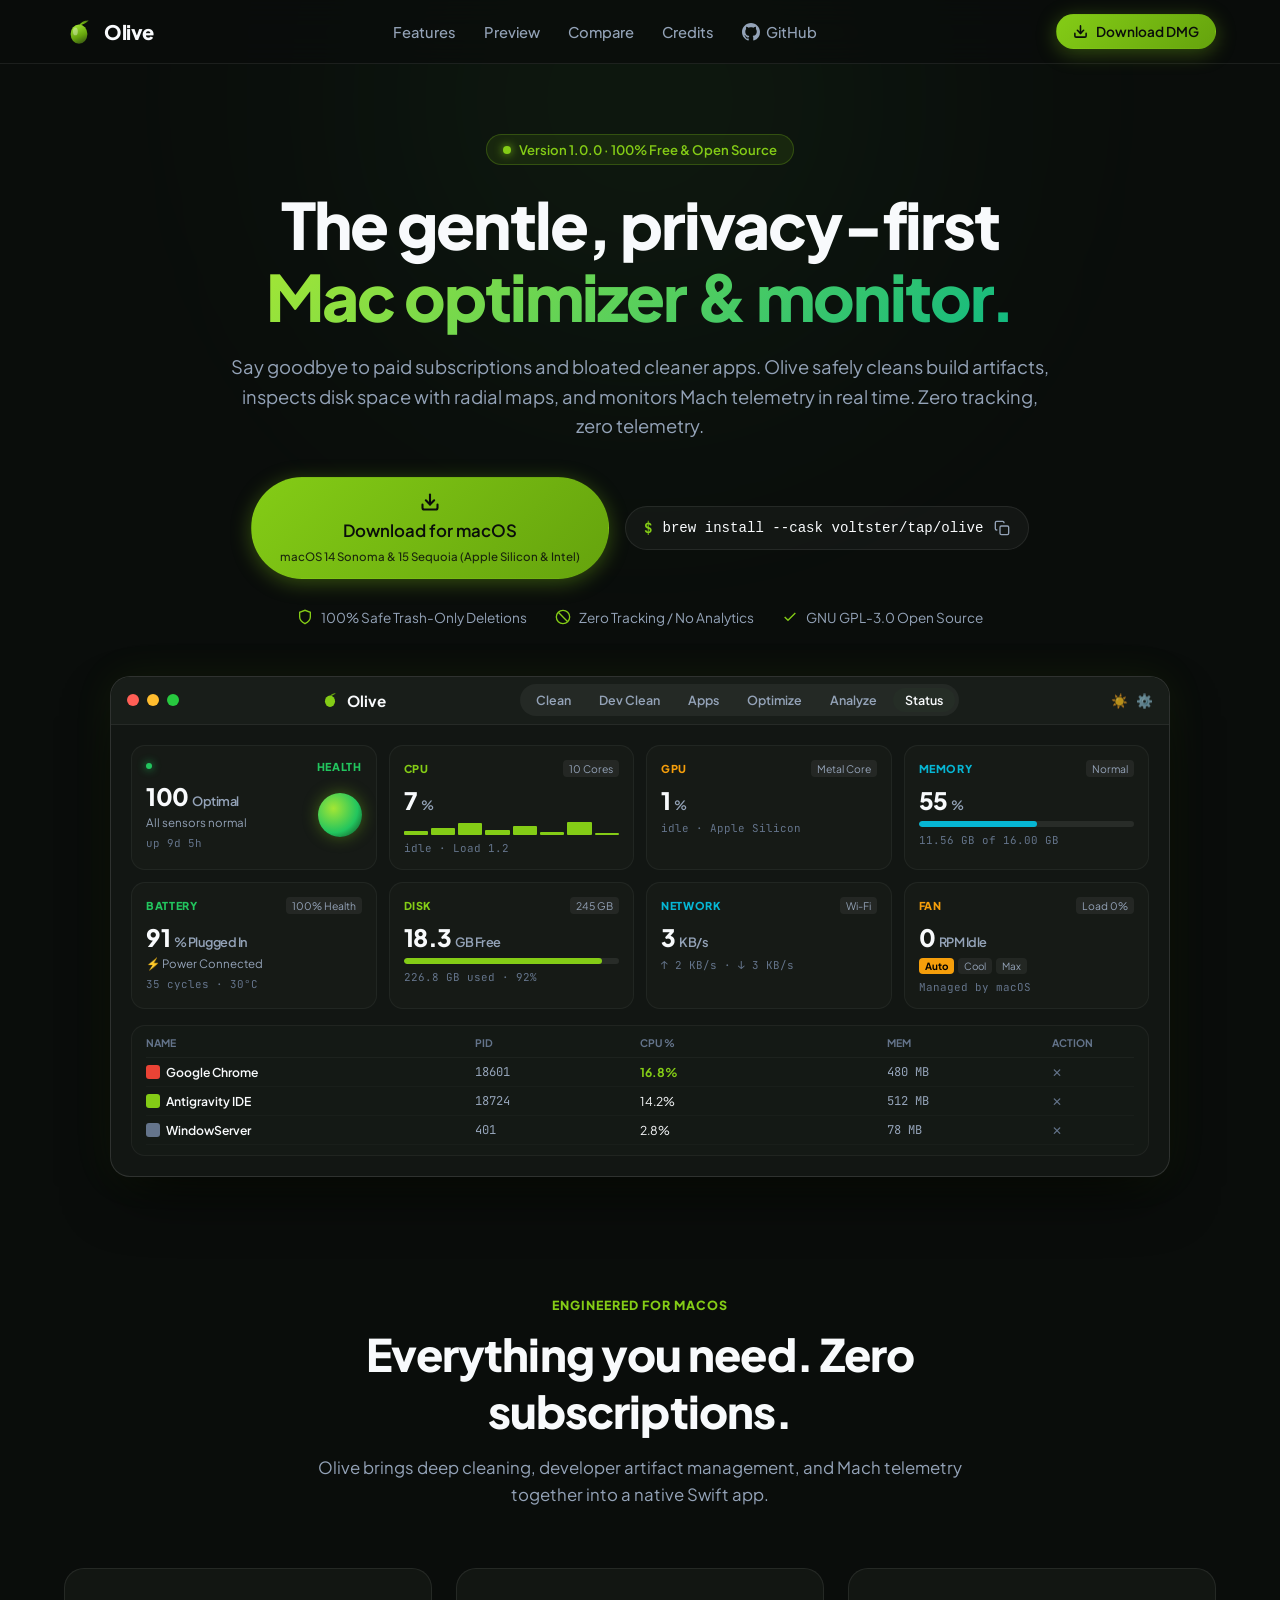
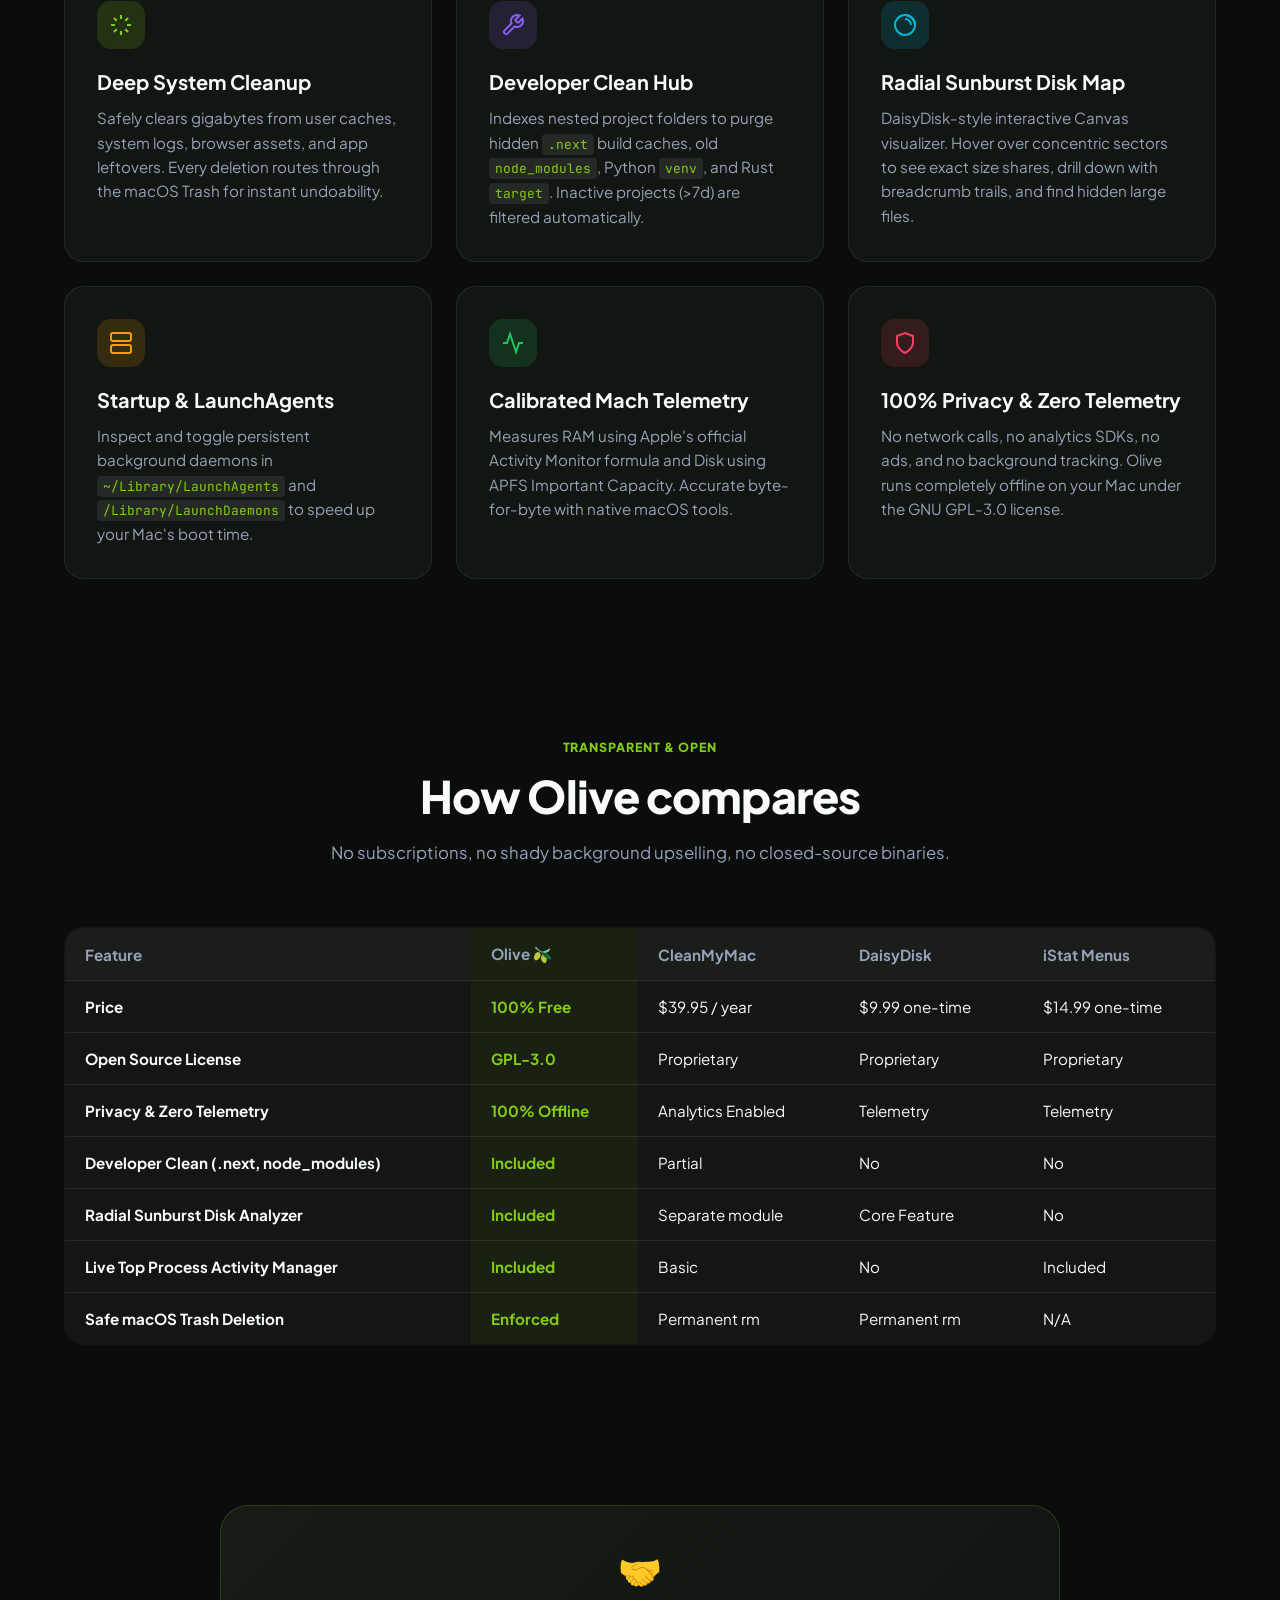
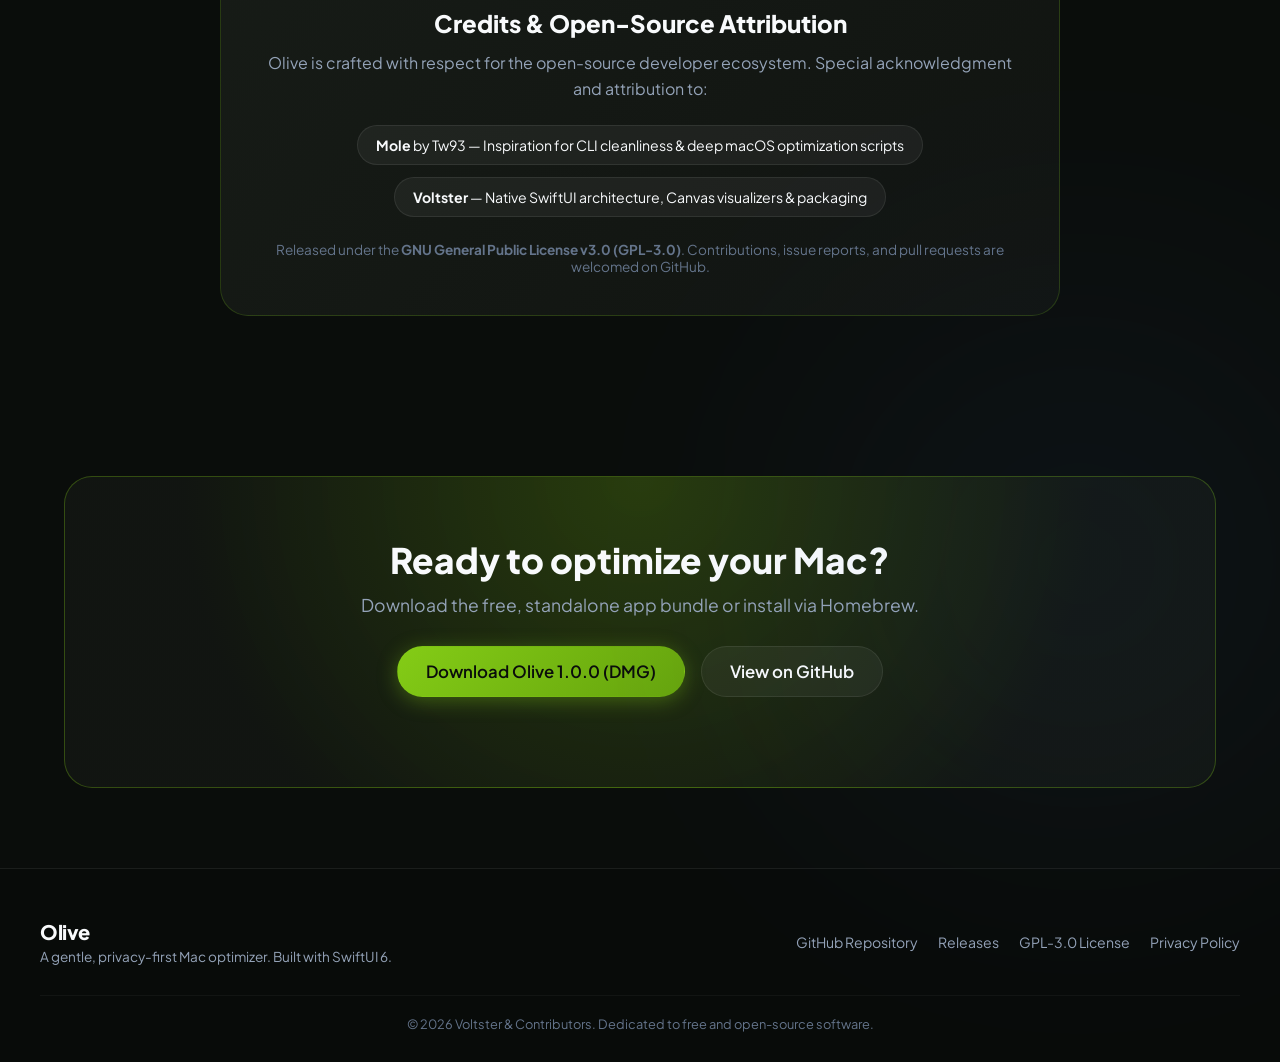
==== index.html @ 525f7806 "Add modern GitHub Pages landing page for Olive with live demo, DMG download, and attribution" ====
<!DOCTYPE html>
<html lang="en">
<head>
  <meta charset="UTF-8">
  <meta name="viewport" content="width=device-width, initial-scale=1.0">
  <title>Olive — Gentle, Privacy-First Mac Optimizer & System Monitor</title>
  <meta name="description" content="A modern, 100% free & open-source macOS system cleaner, developer junk purger, radial disk analyzer, and real-time telemetry monitor. Zero tracking, zero ads.">
  
  <!-- OpenGraph / Social Meta -->
  <meta property="og:title" content="Olive — Open-Source Mac Cleaner & System Monitor">
  <meta property="og:description" content="Reclaim gigabytes from node_modules, .next caches, and system junk with zero tracking and safe macOS Trash deletion.">
  <meta property="og:type" content="website">
  <meta property="og:url" content="https://voltster.github.io/Olive/">
  
  <!-- Google Fonts -->
  <link rel="preconnect" href="https://fonts.googleapis.com">
  <link rel="preconnect" href="https://fonts.gstatic.com" crossorigin>
  <link href="https://fonts.googleapis.com/css2?family=Plus+Jakarta+Sans:wght@400;500;600;700;800&family=JetBrains+Mono:wght@500;600&display=swap" rel="stylesheet">
  
  <!-- Stylesheet -->
  <link rel="stylesheet" href="style.css">
</head>
<body>

  <!-- Background Ambient Glows -->
  <div class="ambient-glow glow-top"></div>
  <div class="ambient-glow glow-bottom"></div>

  <!-- Navigation Bar -->
  <header class="navbar-wrapper">
    <nav class="navbar" aria-label="Main Navigation">
      <a href="#" class="brand">
        <svg class="brand-logo" width="30" height="30" viewBox="0 0 100 100" fill="none">
          <ellipse cx="50" cy="57" rx="28" ry="32" fill="url(#oliveGrad)" />
          <ellipse cx="38" cy="48" rx="8" ry="13" fill="rgba(255,255,255,0.35)" />
          <path d="M50 28 C62 10, 82 12, 82 12 C82 12, 70 26, 50 28 Z" fill="url(#leafGrad)" />
          <defs>
            <linearGradient id="oliveGrad" x1="35" y1="25" x2="65" y2="90" gradientUnits="userSpaceOnUse">
              <stop stop-color="#A3E635"/>
              <stop offset="0.6" stop-color="#65A30D"/>
              <stop offset="1" stop-color="#365314"/>
            </linearGradient>
            <linearGradient id="leafGrad" x1="50" y1="28" x2="82" y2="12" gradientUnits="userSpaceOnUse">
              <stop stop-color="#84CC16"/>
              <stop offset="1" stop-color="#4D7C0F"/>
            </linearGradient>
          </defs>
        </svg>
        <span class="brand-name">Olive</span>
      </a>

      <div class="nav-links">
        <a href="#features">Features</a>
        <a href="#demo">Preview</a>
        <a href="#comparison">Compare</a>
        <a href="#credits">Credits</a>
        <a href="https://github.com/Voltster/Olive" target="_blank" rel="noopener noreferrer" class="github-nav-link">
          <svg width="18" height="18" viewBox="0 0 24 24" fill="currentColor">
            <path d="M12 0C5.37 0 0 5.37 0 12c0 5.31 3.435 9.795 8.205 11.385.6.105.825-.255.825-.57 0-.285-.015-1.23-.015-2.235-3.015.555-3.795-.735-4.035-1.41-.135-.345-.72-1.41-1.23-1.695-.42-.225-1.02-.78-.015-.795.945-.015 1.62.87 1.845 1.23 1.08 1.815 2.805 1.305 3.495.99.105-.78.42-1.305.765-1.605-2.67-.3-5.46-1.335-5.46-5.925 0-1.305.465-2.385 1.23-3.225-.12-.3-.54-1.53.12-3.18 0 0 1.005-.315 3.3 1.23.96-.27 1.98-.405 3-.405s2.04.135 3 .405c2.295-1.56 3.3-1.23 3.3-1.23.66 1.65.24 2.88.12 3.18.765.84 1.23 1.905 1.23 3.225 0 4.605-2.805 5.625-5.475 5.925.435.375.81 1.095.81 2.22 0 1.605-.015 2.895-.015 3.3 0 .315.225.69.825.57A12.02 12.02 0 0024 12c0-6.63-5.37-12-12-12z"/>
          </svg>
          GitHub
        </a>
      </div>

      <div class="nav-cta">
        <a href="https://github.com/Voltster/Olive/releases/latest/download/Olive-1.0.0.dmg" class="btn btn-primary btn-sm">
          <svg width="15" height="15" viewBox="0 0 24 24" fill="none" stroke="currentColor" stroke-width="2.5" stroke-linecap="round" stroke-linejoin="round">
            <path d="M21 15v4a2 2 0 0 1-2 2H5a2 2 0 0 1-2-2v-4"/>
            <polyline points="7 10 12 15 17 10"/>
            <line x1="12" y1="15" x2="12" y2="3"/>
          </svg>
          Download DMG
        </a>
      </div>
    </nav>
  </header>

  <!-- Hero Section -->
  <main>
    <section class="hero-section">
      <div class="hero-content">
        <div class="badge-pill">
          <span class="badge-dot"></span>
          <span>Version 1.0.0 · 100% Free & Open Source</span>
        </div>

        <h1 class="hero-title">
          The gentle, privacy-first <br>
          <span class="gradient-text">Mac optimizer & monitor.</span>
        </h1>

        <p class="hero-subtitle">
          Say goodbye to paid subscriptions and bloated cleaner apps. Olive safely cleans build artifacts, inspects disk space with radial maps, and monitors Mach telemetry in real time. Zero tracking, zero telemetry.
        </p>

        <!-- CTA Action Buttons -->
        <div class="hero-actions">
          <a href="https://github.com/Voltster/Olive/releases/latest/download/Olive-1.0.0.dmg" class="btn btn-primary btn-lg">
            <svg width="20" height="20" viewBox="0 0 24 24" fill="none" stroke="currentColor" stroke-width="2.5" stroke-linecap="round" stroke-linejoin="round">
              <path d="M21 15v4a2 2 0 0 1-2 2H5a2 2 0 0 1-2-2v-4"/>
              <polyline points="7 10 12 15 17 10"/>
              <line x1="12" y1="15" x2="12" y2="3"/>
            </svg>
            Download for macOS
            <span class="btn-subtext">macOS 14 Sonoma & 15 Sequoia (Apple Silicon & Intel)</span>
          </a>

          <div class="brew-command-box" id="brewBox">
            <span class="brew-prompt">$</span>
            <code id="brewCode">brew install --cask voltster/tap/olive</code>
            <button class="copy-btn" id="copyBtn" aria-label="Copy Homebrew command" title="Copy to clipboard">
              <svg class="copy-icon" width="16" height="16" viewBox="0 0 24 24" fill="none" stroke="currentColor" stroke-width="2">
                <rect x="9" y="9" width="13" height="13" rx="2" ry="2"></rect>
                <path d="M5 15H4a2 2 0 0 1-2-2V4a2 2 0 0 1 2-2h9a2 2 0 0 1 2 2v1"></path>
              </svg>
              <span class="copy-tooltip">Copied!</span>
            </button>
          </div>
        </div>

        <div class="hero-trust">
          <div class="trust-item">
            <svg width="16" height="16" viewBox="0 0 24 24" fill="none" stroke="#84CC16" stroke-width="2"><path d="M12 22s8-4 8-10V5l-8-3-8 3v7c0 6 8 10 8 10z"/></svg>
            100% Safe Trash-Only Deletions
          </div>
          <div class="trust-item">
            <svg width="16" height="16" viewBox="0 0 24 24" fill="none" stroke="#84CC16" stroke-width="2"><circle cx="12" cy="12" r="10"/><line x1="4.93" y1="4.93" x2="19.07" y2="19.07"/></svg>
            Zero Tracking / No Analytics
          </div>
          <div class="trust-item">
            <svg width="16" height="16" viewBox="0 0 24 24" fill="none" stroke="#84CC16" stroke-width="2"><polyline points="20 6 9 17 4 12"/></svg>
            GNU GPL-3.0 Open Source
          </div>
        </div>
      </div>

      <!-- App Interface Mockup Preview -->
      <div class="hero-mockup-wrapper">
        <div class="mac-window">
          <!-- Window Header Bar -->
          <div class="window-header">
            <div class="traffic-lights">
              <span class="traffic-light red"></span>
              <span class="traffic-light yellow"></span>
              <span class="traffic-light green"></span>
            </div>

            <div class="window-title-group">
              <svg width="18" height="18" viewBox="0 0 100 100" fill="none">
                <ellipse cx="50" cy="57" rx="28" ry="32" fill="#84CC16" />
                <path d="M50 28 C62 10, 82 12, 82 12 C82 12, 70 26, 50 28 Z" fill="#65A30D" />
              </svg>
              <span>Olive</span>
            </div>

            <div class="window-nav-pills">
              <span class="pill">Clean</span>
              <span class="pill">Dev Clean</span>
              <span class="pill">Apps</span>
              <span class="pill">Optimize</span>
              <span class="pill">Analyze</span>
              <span class="pill active">Status</span>
            </div>

            <div class="window-controls">
              <span class="icon-circle">☀️</span>
              <span class="icon-circle">⚙️</span>
            </div>
          </div>

          <!-- Window Inner Content (8-Card Telemetry Grid Preview) -->
          <div class="window-body">
            <div class="status-grid">
              
              <!-- Health Card -->
              <div class="telemetry-card health-card">
                <div class="card-meta">
                  <span class="dot-live"></span>
                  <span class="card-label sage">HEALTH</span>
                </div>
                <div class="health-flex">
                  <div>
                    <div class="card-value">100 <span class="val-sub">Optimal</span></div>
                    <div class="card-subtitle">All sensors normal</div>
                    <div class="card-uptime">up 9d 5h</div>
                  </div>
                  <div class="solar-sphere-preview"></div>
                </div>
              </div>

              <!-- CPU Card -->
              <div class="telemetry-card">
                <div class="card-header-flex">
                  <span class="card-label olive">CPU</span>
                  <span class="chip">10 Cores</span>
                </div>
                <div class="card-value">7 <span class="val-sub">%</span></div>
                <div class="mini-equalizer">
                  <span style="height: 25%"></span>
                  <span style="height: 45%"></span>
                  <span style="height: 80%"></span>
                  <span style="height: 30%"></span>
                  <span style="height: 60%"></span>
                  <span style="height: 20%"></span>
                  <span style="height: 90%"></span>
                  <span style="height: 15%"></span>
                </div>
                <div class="card-uptime">idle · Load 1.2</div>
              </div>

              <!-- GPU Card -->
              <div class="telemetry-card">
                <div class="card-header-flex">
                  <span class="card-label amber">GPU</span>
                  <span class="chip">Metal Core</span>
                </div>
                <div class="card-value">1 <span class="val-sub">%</span></div>
                <div class="mini-line-graph"></div>
                <div class="card-uptime">idle · Apple Silicon</div>
              </div>

              <!-- Memory Card -->
              <div class="telemetry-card">
                <div class="card-header-flex">
                  <span class="card-label cyan">MEMORY</span>
                  <span class="chip">Normal</span>
                </div>
                <div class="card-value">55 <span class="val-sub">%</span></div>
                <div class="progress-bar-wrap">
                  <div class="progress-bar-fill" style="width: 55%"></div>
                </div>
                <div class="card-uptime">11.56 GB of 16.00 GB</div>
              </div>

              <!-- Battery Card -->
              <div class="telemetry-card">
                <div class="card-header-flex">
                  <span class="card-label sage">BATTERY</span>
                  <span class="chip">100% Health</span>
                </div>
                <div class="card-value">91 <span class="val-sub">% Plugged In</span></div>
                <div class="card-subtitle">⚡ Power Connected</div>
                <div class="card-uptime">35 cycles · 30°C</div>
              </div>

              <!-- Disk Card -->
              <div class="telemetry-card">
                <div class="card-header-flex">
                  <span class="card-label olive">DISK</span>
                  <span class="chip">245 GB</span>
                </div>
                <div class="card-value">18.3 <span class="val-sub">GB Free</span></div>
                <div class="progress-bar-wrap">
                  <div class="progress-bar-fill olive" style="width: 92%"></div>
                </div>
                <div class="card-uptime">226.8 GB used · 92%</div>
              </div>

              <!-- Network Card -->
              <div class="telemetry-card">
                <div class="card-header-flex">
                  <span class="card-label cyan">NETWORK</span>
                  <span class="chip">Wi-Fi</span>
                </div>
                <div class="card-value">3 <span class="val-sub">KB/s</span></div>
                <div class="mini-network-graph"></div>
                <div class="card-uptime">↑ 2 KB/s · ↓ 3 KB/s</div>
              </div>

              <!-- Fan Card -->
              <div class="telemetry-card">
                <div class="card-header-flex">
                  <span class="card-label amber">FAN</span>
                  <span class="chip">Load 0%</span>
                </div>
                <div class="card-value">0 <span class="val-sub">RPM Idle</span></div>
                <div class="preset-pills">
                  <span class="preset-pill active">Auto</span>
                  <span class="preset-pill">Cool</span>
                  <span class="preset-pill">Max</span>
                </div>
                <div class="card-uptime">Managed by macOS</div>
              </div>

            </div>

            <!-- Bottom Process Activity Preview -->
            <div class="process-table-preview">
              <div class="process-table-header">
                <span>NAME</span>
                <span>PID</span>
                <span>CPU %</span>
                <span>MEM</span>
                <span>ACTION</span>
              </div>
              <div class="process-row">
                <span class="p-name"><span class="app-icon chrome"></span> Google Chrome</span>
                <span class="p-pid">18601</span>
                <span class="p-cpu highlight">16.8% <span class="cpu-bar"></span></span>
                <span class="p-mem">480 MB</span>
                <span class="p-act">✕</span>
              </div>
              <div class="process-row">
                <span class="p-name"><span class="app-icon ide"></span> Antigravity IDE</span>
                <span class="p-pid">18724</span>
                <span class="p-cpu">14.2% <span class="cpu-bar half"></span></span>
                <span class="p-mem">512 MB</span>
                <span class="p-act">✕</span>
              </div>
              <div class="process-row">
                <span class="p-name"><span class="app-icon sys"></span> WindowServer</span>
                <span class="p-pid">401</span>
                <span class="p-cpu">2.8%</span>
                <span class="p-mem">78 MB</span>
                <span class="p-act">✕</span>
              </div>
            </div>

          </div>
        </div>
      </div>
    </section>

    <!-- Features Section -->
    <section class="features-section" id="features">
      <div class="section-header">
        <span class="section-tag">ENGINEERED FOR MACOS</span>
        <h2 class="section-title">Everything you need. Zero subscriptions.</h2>
        <p class="section-subtitle">Olive brings deep cleaning, developer artifact management, and Mach telemetry together into a native Swift app.</p>
      </div>

      <div class="features-grid">
        <!-- Feature 1 -->
        <div class="feature-card">
          <div class="feature-icon olive">
            <svg width="24" height="24" viewBox="0 0 24 24" fill="none" stroke="currentColor" stroke-width="2">
              <path d="M12 2v4M12 18v4M4.93 4.93l2.83 2.83M16.24 16.24l2.83 2.83M2 12h4M18 12h4M4.93 19.07l2.83-2.83M16.24 7.76l2.83-2.83"/>
            </svg>
          </div>
          <h3 class="feature-title">Deep System Cleanup</h3>
          <p class="feature-desc">Safely clears gigabytes from user caches, system logs, browser assets, and app leftovers. Every deletion routes through the macOS Trash for instant undoability.</p>
        </div>

        <!-- Feature 2 -->
        <div class="feature-card">
          <div class="feature-icon violet">
            <svg width="24" height="24" viewBox="0 0 24 24" fill="none" stroke="currentColor" stroke-width="2">
              <path d="M14.7 6.3a1 1 0 0 0 0 1.4l1.6 1.6a1 1 0 0 0 1.4 0l3.77-3.77a6 6 0 0 1-7.94 7.94l-6.91 6.91a2.12 2.12 0 0 1-3-3l6.91-6.91a6 6 0 0 1 7.94-7.94l-3.76 3.76z"/>
            </svg>
          </div>
          <h3 class="feature-title">Developer Clean Hub</h3>
          <p class="feature-desc">Indexes nested project folders to purge hidden <code>.next</code> build caches, old <code>node_modules</code>, Python <code>venv</code>, and Rust <code>target</code>. Inactive projects (>7d) are filtered automatically.</p>
        </div>

        <!-- Feature 3 -->
        <div class="feature-card">
          <div class="feature-icon cyan">
            <svg width="24" height="24" viewBox="0 0 24 24" fill="none" stroke="currentColor" stroke-width="2">
              <circle cx="12" cy="12" r="10"/>
              <path d="M12 2a10 10 0 0 1 10 10"/>
              <path d="M12 6a6 6 0 0 1 6 6"/>
            </svg>
          </div>
          <h3 class="feature-title">Radial Sunburst Disk Map</h3>
          <p class="feature-desc">DaisyDisk-style interactive Canvas visualizer. Hover over concentric sectors to see exact size shares, drill down with breadcrumb trails, and find hidden large files.</p>
        </div>

        <!-- Feature 4 -->
        <div class="feature-card">
          <div class="feature-icon amber">
            <svg width="24" height="24" viewBox="0 0 24 24" fill="none" stroke="currentColor" stroke-width="2">
              <rect x="2" y="2" width="20" height="8" rx="2" ry="2"/>
              <rect x="2" y="14" width="20" height="8" rx="2" ry="2"/>
              <line x1="6" y1="6" x2="6.01" y2="6"/>
              <line x1="6" y1="18" x2="6.01" y2="18"/>
            </svg>
          </div>
          <h3 class="feature-title">Startup & LaunchAgents</h3>
          <p class="feature-desc">Inspect and toggle persistent background daemons in <code>~/Library/LaunchAgents</code> and <code>/Library/LaunchDaemons</code> to speed up your Mac's boot time.</p>
        </div>

        <!-- Feature 5 -->
        <div class="feature-card">
          <div class="feature-icon sage">
            <svg width="24" height="24" viewBox="0 0 24 24" fill="none" stroke="currentColor" stroke-width="2">
              <path d="M22 12h-4l-3 9L9 3l-3 9H2"/>
            </svg>
          </div>
          <h3 class="feature-title">Calibrated Mach Telemetry</h3>
          <p class="feature-desc">Measures RAM using Apple's official Activity Monitor formula and Disk using APFS Important Capacity. Accurate byte-for-byte with native macOS tools.</p>
        </div>

        <!-- Feature 6 -->
        <div class="feature-card">
          <div class="feature-icon rose">
            <svg width="24" height="24" viewBox="0 0 24 24" fill="none" stroke="currentColor" stroke-width="2">
              <path d="M12 22s8-4 8-10V5l-8-3-8 3v7c0 6 8 10 8 10z"/>
            </svg>
          </div>
          <h3 class="feature-title">100% Privacy & Zero Telemetry</h3>
          <p class="feature-desc">No network calls, no analytics SDKs, no ads, and no background tracking. Olive runs completely offline on your Mac under the GNU GPL-3.0 license.</p>
        </div>
      </div>
    </section>

    <!-- Comparison Table Section -->
    <section class="comparison-section" id="comparison">
      <div class="section-header">
        <span class="section-tag">TRANSPARENT & OPEN</span>
        <h2 class="section-title">How Olive compares</h2>
        <p class="section-subtitle">No subscriptions, no shady background upselling, no closed-source binaries.</p>
      </div>

      <div class="table-responsive">
        <table class="comparison-table">
          <thead>
            <tr>
              <th>Feature</th>
              <th class="highlight-col">Olive 🫒</th>
              <th>CleanMyMac</th>
              <th>DaisyDisk</th>
              <th>iStat Menus</th>
            </tr>
          </thead>
          <tbody>
            <tr>
              <td><strong>Price</strong></td>
              <td class="highlight-col font-bold text-green">100% Free</td>
              <td>$39.95 / year</td>
              <td>$9.99 one-time</td>
              <td>$14.99 one-time</td>
            </tr>
            <tr>
              <td><strong>Open Source License</strong></td>
              <td class="highlight-col font-bold text-green">GPL-3.0</td>
              <td>Proprietary</td>
              <td>Proprietary</td>
              <td>Proprietary</td>
            </tr>
            <tr>
              <td><strong>Privacy & Zero Telemetry</strong></td>
              <td class="highlight-col font-bold text-green">100% Offline</td>
              <td>Analytics Enabled</td>
              <td>Telemetry</td>
              <td>Telemetry</td>
            </tr>
            <tr>
              <td><strong>Developer Clean (.next, node_modules)</strong></td>
              <td class="highlight-col font-bold text-green">Included</td>
              <td>Partial</td>
              <td>No</td>
              <td>No</td>
            </tr>
            <tr>
              <td><strong>Radial Sunburst Disk Analyzer</strong></td>
              <td class="highlight-col font-bold text-green">Included</td>
              <td>Separate module</td>
              <td>Core Feature</td>
              <td>No</td>
            </tr>
            <tr>
              <td><strong>Live Top Process Activity Manager</strong></td>
              <td class="highlight-col font-bold text-green">Included</td>
              <td>Basic</td>
              <td>No</td>
              <td>Included</td>
            </tr>
            <tr>
              <td><strong>Safe macOS Trash Deletion</strong></td>
              <td class="highlight-col font-bold text-green">Enforced</td>
              <td>Permanent rm</td>
              <td>Permanent rm</td>
              <td>N/A</td>
            </tr>
          </tbody>
        </table>
      </div>
    </section>

    <!-- Credits & Attribution Section -->
    <section class="credits-section" id="credits">
      <div class="credits-card">
        <div class="credits-icon">🤝</div>
        <h3 class="credits-title">Credits & Open-Source Attribution</h3>
        <p class="credits-text">
          Olive is crafted with respect for the open-source developer ecosystem. Special acknowledgment and attribution to:
        </p>
        <div class="credits-badge-list">
          <a href="https://github.com/tw93/mole" target="_blank" rel="noopener noreferrer" class="credit-chip">
            <strong>Mole</strong> by Tw93 — Inspiration for CLI cleanliness & deep macOS optimization scripts
          </a>
          <a href="https://github.com/Voltster/Olive" target="_blank" rel="noopener noreferrer" class="credit-chip">
            <strong>Voltster</strong> — Native SwiftUI architecture, Canvas visualizers & packaging
          </a>
        </div>
        <p class="license-notice">
          Released under the <strong>GNU General Public License v3.0 (GPL-3.0)</strong>. Contributions, issue reports, and pull requests are welcomed on GitHub.
        </p>
      </div>
    </section>

    <!-- Final Call to Action -->
    <section class="final-cta">
      <div class="cta-card">
        <h2>Ready to optimize your Mac?</h2>
        <p>Download the free, standalone app bundle or install via Homebrew.</p>
        
        <div class="hero-actions center">
          <a href="https://github.com/Voltster/Olive/releases/latest/download/Olive-1.0.0.dmg" class="btn btn-primary btn-lg">
            Download Olive 1.0.0 (DMG)
          </a>
          <a href="https://github.com/Voltster/Olive" target="_blank" rel="noopener noreferrer" class="btn btn-secondary btn-lg">
            View on GitHub
          </a>
        </div>
      </div>
    </section>
  </main>

  <!-- Footer -->
  <footer class="footer">
    <div class="footer-content">
      <div class="footer-brand">
        <span class="brand-name">Olive</span>
        <p>A gentle, privacy-first Mac optimizer. Built with SwiftUI 6.</p>
      </div>

      <div class="footer-links">
        <a href="https://github.com/Voltster/Olive">GitHub Repository</a>
        <a href="https://github.com/Voltster/Olive/releases">Releases</a>
        <a href="https://github.com/Voltster/Olive/blob/main/LICENSE">GPL-3.0 License</a>
        <a href="https://github.com/Voltster/Olive/blob/main/PRIVACY.md">Privacy Policy</a>
      </div>
    </div>
    <div class="footer-bottom">
      <p>© 2026 Voltster & Contributors. Dedicated to free and open-source software.</p>
    </div>
  </footer>

  <!-- Scripts -->
  <script src="script.js"></script>
</body>
</html>
---- style.css ----
/* ==========================================================================
   Olive — Modern Landing Page Design Tokens & Stylesheet
   ========================================================================== */

:root {
  --bg-dark: #0A0D0B;
  --bg-card: rgba(22, 26, 22, 0.75);
  --bg-card-hover: rgba(30, 36, 30, 0.85);
  --border-card: rgba(255, 255, 255, 0.08);
  --border-card-hover: rgba(132, 204, 22, 0.35);
  
  --text-primary: #F8FAFC;
  --text-secondary: #94A3B8;
  --text-muted: #64748B;
  
  --accent-olive: #84CC16;
  --accent-olive-glow: rgba(132, 204, 22, 0.35);
  --accent-emerald: #10B981;
  --accent-sage: #22C55E;
  --accent-cyan: #06B6D4;
  --accent-amber: #F59E0B;
  --accent-violet: #8B5CF6;
  --accent-rose: #F43F5E;
  
  --radius-sm: 8px;
  --radius-md: 14px;
  --radius-lg: 20px;
  --radius-xl: 28px;
  --radius-full: 9999px;
  
  --font-main: 'Plus Jakarta Sans', -apple-system, BlinkMacSystemFont, 'Segoe UI', Roboto, sans-serif;
  --font-mono: 'JetBrains Mono', SFMono-Regular, Menlo, Monaco, Consolas, monospace;
  
  --transition-fast: 0.18s cubic-bezier(0.16, 1, 0.3, 1);
  --transition-smooth: 0.3s cubic-bezier(0.16, 1, 0.3, 1);
}

/* Reset & Base */
*, *::before, *::after {
  box-sizing: border-box;
  margin: 0;
  padding: 0;
}

html {
  scroll-behavior: smooth;
  color-scheme: dark;
  background-color: var(--bg-dark);
  font-family: var(--font-main);
  color: var(--text-primary);
  -webkit-font-smoothing: antialiased;
}

body {
  position: relative;
  min-height: 100vh;
  overflow-x: hidden;
}

/* Ambient Glows */
.ambient-glow {
  position: absolute;
  width: 600px;
  height: 600px;
  border-radius: 50%;
  filter: blur(140px);
  pointer-events: none;
  z-index: 0;
  opacity: 0.45;
}

.glow-top {
  top: -200px;
  left: 50%;
  transform: translateX(-50%);
  background: radial-gradient(circle, rgba(132, 204, 22, 0.25) 0%, rgba(16, 185, 129, 0.12) 60%, transparent 80%);
}

.glow-bottom {
  bottom: 200px;
  right: -100px;
  background: radial-gradient(circle, rgba(6, 182, 212, 0.18) 0%, rgba(139, 92, 246, 0.1) 60%, transparent 80%);
}

/* Navigation */
.navbar-wrapper {
  position: sticky;
  top: 0;
  z-index: 100;
  backdrop-filter: blur(20px);
  -webkit-backdrop-filter: blur(20px);
  background: rgba(10, 13, 11, 0.75);
  border-bottom: 1px solid var(--border-card);
}

.navbar {
  max-width: 1200px;
  margin: 0 auto;
  padding: 14px 24px;
  display: flex;
  align-items: center;
  justify-content: space-between;
}

.brand {
  display: flex;
  align-items: center;
  gap: 10px;
  text-decoration: none;
  color: var(--text-primary);
}

.brand-name {
  font-size: 1.25rem;
  font-weight: 800;
  letter-spacing: -0.02em;
}

.nav-links {
  display: flex;
  align-items: center;
  gap: 28px;
}

.nav-links a {
  text-decoration: none;
  color: var(--text-secondary);
  font-size: 0.92rem;
  font-weight: 500;
  transition: color var(--transition-fast);
}

.nav-links a:hover {
  color: var(--text-primary);
}

.github-nav-link {
  display: inline-flex;
  align-items: center;
  gap: 6px;
}

/* Buttons */
.btn {
  display: inline-flex;
  align-items: center;
  justify-content: center;
  gap: 8px;
  font-family: var(--font-main);
  font-weight: 600;
  text-decoration: none;
  border-radius: var(--radius-full);
  transition: all var(--transition-smooth);
  cursor: pointer;
  border: 1px solid transparent;
}

.btn-primary {
  background: linear-gradient(135deg, #84CC16 0%, #65A30D 100%);
  color: #0A0D0B;
  box-shadow: 0 4px 20px var(--accent-olive-glow);
}

.btn-primary:hover {
  background: linear-gradient(135deg, #9AE62B 0%, #84CC16 100%);
  transform: translateY(-1px);
  box-shadow: 0 6px 24px rgba(132, 204, 22, 0.5);
}

.btn-secondary {
  background: rgba(255, 255, 255, 0.05);
  color: var(--text-primary);
  border: 1px solid var(--border-card);
}

.btn-secondary:hover {
  background: rgba(255, 255, 255, 0.1);
  border-color: rgba(255, 255, 255, 0.2);
}

.btn-sm {
  padding: 8px 16px;
  font-size: 0.85rem;
}

.btn-lg {
  flex-direction: column;
  padding: 14px 28px;
  font-size: 1.05rem;
}

.btn-subtext {
  font-size: 0.72rem;
  font-weight: 500;
  opacity: 0.85;
}

/* Hero Section */
.hero-section {
  position: relative;
  z-index: 1;
  max-width: 1200px;
  margin: 0 auto;
  padding: 70px 24px 40px;
  display: flex;
  flex-direction: column;
  align-items: center;
  text-align: center;
}

.hero-content {
  max-width: 820px;
  margin-bottom: 50px;
}

.badge-pill {
  display: inline-flex;
  align-items: center;
  gap: 8px;
  padding: 6px 16px;
  border-radius: var(--radius-full);
  background: rgba(132, 204, 22, 0.1);
  border: 1px solid rgba(132, 204, 22, 0.25);
  color: var(--accent-olive);
  font-size: 0.82rem;
  font-weight: 600;
  margin-bottom: 24px;
}

.badge-dot {
  width: 8px;
  height: 8px;
  border-radius: 50%;
  background: var(--accent-olive);
  box-shadow: 0 0 10px var(--accent-olive);
}

.hero-title {
  font-size: clamp(2.4rem, 5vw, 4.2rem);
  font-weight: 800;
  line-height: 1.12;
  letter-spacing: -0.03em;
  margin-bottom: 20px;
}

.gradient-text {
  background: linear-gradient(135deg, #A3E635 0%, #10B981 100%);
  -webkit-background-clip: text;
  -webkit-text-fill-color: transparent;
}

.hero-subtitle {
  font-size: 1.15rem;
  line-height: 1.6;
  color: var(--text-secondary);
  margin-bottom: 36px;
}

.hero-actions {
  display: flex;
  align-items: center;
  justify-content: center;
  gap: 16px;
  flex-wrap: wrap;
  margin-bottom: 30px;
}

.hero-actions.center {
  margin-top: 24px;
}

/* Homebrew Command Box */
.brew-command-box {
  display: flex;
  align-items: center;
  gap: 10px;
  background: rgba(255, 255, 255, 0.04);
  border: 1px solid var(--border-card);
  padding: 12px 18px;
  border-radius: var(--radius-full);
  font-family: var(--font-mono);
  font-size: 0.88rem;
  color: var(--text-primary);
  transition: border-color var(--transition-fast);
}

.brew-command-box:hover {
  border-color: var(--border-card-hover);
}

.brew-prompt {
  color: var(--accent-olive);
  font-weight: 700;
}

.copy-btn {
  position: relative;
  background: transparent;
  border: none;
  color: var(--text-secondary);
  cursor: pointer;
  display: flex;
  align-items: center;
  justify-content: center;
  transition: color var(--transition-fast);
}

.copy-btn:hover {
  color: var(--text-primary);
}

.copy-tooltip {
  position: absolute;
  top: -30px;
  left: 50%;
  transform: translateX(-50%);
  background: var(--accent-olive);
  color: #0A0D0B;
  font-size: 0.72rem;
  font-weight: 700;
  padding: 2px 8px;
  border-radius: 4px;
  opacity: 0;
  pointer-events: none;
  transition: opacity 0.2s ease;
}

.copy-tooltip.show {
  opacity: 1;
}

/* Trust Items */
.hero-trust {
  display: flex;
  align-items: center;
  justify-content: center;
  gap: 28px;
  flex-wrap: wrap;
  font-size: 0.85rem;
  color: var(--text-secondary);
}

.trust-item {
  display: flex;
  align-items: center;
  gap: 8px;
}

/* Mac Window Mockup */
.hero-mockup-wrapper {
  width: 100%;
  max-width: 1060px;
  margin: 0 auto;
}

.mac-window {
  background: #121613;
  border-radius: var(--radius-lg);
  border: 1px solid rgba(255, 255, 255, 0.12);
  box-shadow: 0 25px 60px -15px rgba(0, 0, 0, 0.8), 0 0 40px rgba(132, 204, 22, 0.08);
  overflow: hidden;
  text-align: left;
}

.window-header {
  height: 48px;
  background: #181D19;
  border-bottom: 1px solid rgba(255, 255, 255, 0.06);
  display: flex;
  align-items: center;
  justify-content: space-between;
  padding: 0 16px;
}

.traffic-lights {
  display: flex;
  gap: 8px;
  width: 60px;
}

.traffic-light {
  width: 12px;
  height: 12px;
  border-radius: 50%;
}
.traffic-light.red { background: #FF5F56; }
.traffic-light.yellow { background: #FFBD2E; }
.traffic-light.green { background: #27C93F; }

.window-title-group {
  display: flex;
  align-items: center;
  gap: 8px;
  font-weight: 700;
  font-size: 0.95rem;
}

.window-nav-pills {
  display: flex;
  gap: 4px;
  background: rgba(255, 255, 255, 0.05);
  padding: 4px;
  border-radius: var(--radius-full);
}

.pill {
  padding: 4px 12px;
  font-size: 0.78rem;
  font-weight: 600;
  color: var(--text-secondary);
  border-radius: var(--radius-full);
}

.pill.active {
  background: #252D26;
  color: var(--text-primary);
}

.window-controls {
  display: flex;
  gap: 8px;
  width: 60px;
  justify-content: flex-end;
}

.icon-circle {
  font-size: 0.85rem;
  opacity: 0.7;
}

/* Window Inner Grid */
.window-body {
  padding: 20px;
}

.status-grid {
  display: grid;
  grid-template-columns: repeat(4, 1fr);
  gap: 12px;
  margin-bottom: 16px;
}

.telemetry-card {
  background: rgba(25, 30, 26, 0.6);
  border: 1px solid rgba(255, 255, 255, 0.05);
  border-radius: var(--radius-md);
  padding: 14px;
}

.health-card {
  grid-column: span 1;
}

.health-flex {
  display: flex;
  justify-content: space-between;
  align-items: center;
}

.solar-sphere-preview {
  width: 44px;
  height: 44px;
  border-radius: 50%;
  background: radial-gradient(circle at 35% 35%, #A3E635, #22C55E 60%, #0F3818);
  box-shadow: 0 0 16px rgba(132, 204, 22, 0.4);
}

.card-meta, .card-header-flex {
  display: flex;
  align-items: center;
  justify-content: space-between;
  margin-bottom: 8px;
}

.dot-live {
  width: 6px;
  height: 6px;
  border-radius: 50%;
  background: var(--accent-sage);
  box-shadow: 0 0 8px var(--accent-sage);
}

.card-label {
  font-size: 0.68rem;
  font-weight: 800;
  letter-spacing: 0.06em;
}

.card-label.sage { color: var(--accent-sage); }
.card-label.olive { color: var(--accent-olive); }
.card-label.amber { color: var(--accent-amber); }
.card-label.cyan { color: var(--accent-cyan); }

.chip {
  font-size: 0.65rem;
  background: rgba(255, 255, 255, 0.06);
  padding: 2px 6px;
  border-radius: 4px;
  color: var(--text-secondary);
}

.card-value {
  font-size: 1.5rem;
  font-weight: 800;
  letter-spacing: -0.02em;
  margin-bottom: 4px;
}

.val-sub {
  font-size: 0.8rem;
  font-weight: 600;
  color: var(--text-secondary);
}

.card-subtitle {
  font-size: 0.72rem;
  color: var(--text-secondary);
}

.card-uptime {
  font-size: 0.68rem;
  color: var(--text-muted);
  font-family: var(--font-mono);
  margin-top: 6px;
}

.progress-bar-wrap {
  height: 6px;
  background: rgba(255, 255, 255, 0.08);
  border-radius: 3px;
  overflow: hidden;
  margin: 6px 0;
}

.progress-bar-fill {
  height: 100%;
  background: var(--accent-cyan);
  border-radius: 3px;
}

.progress-bar-fill.olive {
  background: var(--accent-olive);
}

.mini-equalizer {
  display: flex;
  align-items: flex-end;
  gap: 3px;
  height: 14px;
  margin: 6px 0;
}

.mini-equalizer span {
  flex: 1;
  background: var(--accent-olive);
  border-radius: 1px;
}

.preset-pills {
  display: flex;
  gap: 4px;
  margin: 6px 0;
}

.preset-pill {
  font-size: 0.62rem;
  padding: 2px 6px;
  border-radius: 4px;
  background: rgba(255, 255, 255, 0.06);
  color: var(--text-secondary);
}

.preset-pill.active {
  background: var(--accent-amber);
  color: #000;
  font-weight: 700;
}

/* Process Table */
.process-table-preview {
  background: rgba(25, 30, 26, 0.4);
  border: 1px solid rgba(255, 255, 255, 0.05);
  border-radius: var(--radius-md);
  padding: 10px 14px;
  font-size: 0.76rem;
}

.process-table-header {
  display: grid;
  grid-template-columns: 2fr 1fr 1.5fr 1fr 0.5fr;
  color: var(--text-muted);
  font-weight: 700;
  font-size: 0.65rem;
  padding-bottom: 8px;
  border-bottom: 1px solid rgba(255, 255, 255, 0.04);
}

.process-row {
  display: grid;
  grid-template-columns: 2fr 1fr 1.5fr 1fr 0.5fr;
  align-items: center;
  padding: 6px 0;
  border-bottom: 1px solid rgba(255, 255, 255, 0.02);
}

.p-name {
  display: flex;
  align-items: center;
  gap: 6px;
  font-weight: 600;
}

.app-icon {
  width: 14px;
  height: 14px;
  border-radius: 3px;
}
.app-icon.chrome { background: #EA4335; }
.app-icon.ide { background: #84CC16; }
.app-icon.sys { background: #64748B; }

.p-pid, .p-mem {
  font-family: var(--font-mono);
  color: var(--text-secondary);
}

.p-cpu.highlight {
  color: var(--accent-olive);
  font-weight: 700;
}

.p-act {
  color: var(--text-muted);
  cursor: pointer;
}

/* Features Section */
.features-section, .comparison-section, .credits-section, .final-cta {
  max-width: 1200px;
  margin: 0 auto;
  padding: 80px 24px;
}

.section-header {
  text-align: center;
  max-width: 680px;
  margin: 0 auto 60px;
}

.section-tag {
  font-size: 0.78rem;
  font-weight: 800;
  letter-spacing: 0.08em;
  color: var(--accent-olive);
  margin-bottom: 12px;
  display: block;
}

.section-title {
  font-size: clamp(2rem, 3.5vw, 2.8rem);
  font-weight: 800;
  letter-spacing: -0.02em;
  margin-bottom: 16px;
}

.section-subtitle {
  font-size: 1.05rem;
  color: var(--text-secondary);
  line-height: 1.6;
}

.features-grid {
  display: grid;
  grid-template-columns: repeat(auto-fit, minmax(340px, 1fr));
  gap: 24px;
}

.feature-card {
  background: var(--bg-card);
  border: 1px solid var(--border-card);
  border-radius: var(--radius-lg);
  padding: 32px;
  transition: all var(--transition-smooth);
}

.feature-card:hover {
  background: var(--bg-card-hover);
  border-color: var(--border-card-hover);
  transform: translateY(-4px);
}

.feature-icon {
  width: 48px;
  height: 48px;
  border-radius: var(--radius-md);
  display: flex;
  align-items: center;
  justify-content: center;
  margin-bottom: 20px;
}

.feature-icon.olive { background: rgba(132, 204, 22, 0.15); color: var(--accent-olive); }
.feature-icon.violet { background: rgba(139, 92, 246, 0.15); color: var(--accent-violet); }
.feature-icon.cyan { background: rgba(6, 182, 212, 0.15); color: var(--accent-cyan); }
.feature-icon.amber { background: rgba(245, 158, 11, 0.15); color: var(--accent-amber); }
.feature-icon.sage { background: rgba(34, 197, 94, 0.15); color: var(--accent-sage); }
.feature-icon.rose { background: rgba(244, 63, 94, 0.15); color: var(--accent-rose); }

.feature-title {
  font-size: 1.25rem;
  font-weight: 700;
  margin-bottom: 12px;
}

.feature-desc {
  font-size: 0.95rem;
  color: var(--text-secondary);
  line-height: 1.6;
}

.feature-desc code {
  font-family: var(--font-mono);
  background: rgba(255, 255, 255, 0.08);
  padding: 2px 6px;
  border-radius: 4px;
  font-size: 0.85em;
  color: var(--accent-olive);
}

/* Comparison Table */
.table-responsive {
  overflow-x: auto;
}

.comparison-table {
  width: 100%;
  border-collapse: collapse;
  text-align: left;
  background: var(--bg-card);
  border: 1px solid var(--border-card);
  border-radius: var(--radius-lg);
  overflow: hidden;
}

.comparison-table th, .comparison-table td {
  padding: 16px 20px;
  border-bottom: 1px solid var(--border-card);
  font-size: 0.95rem;
}

.comparison-table th {
  background: rgba(255, 255, 255, 0.03);
  font-weight: 700;
  color: var(--text-secondary);
}

.comparison-table .highlight-col {
  background: rgba(132, 204, 22, 0.06);
}

.text-green { color: var(--accent-olive); }
.font-bold { font-weight: 700; }

/* Credits Section */
.credits-card {
  background: linear-gradient(135deg, rgba(26, 32, 26, 0.8) 0%, rgba(18, 22, 18, 0.8) 100%);
  border: 1px solid rgba(132, 204, 22, 0.2);
  border-radius: var(--radius-xl);
  padding: 40px;
  text-align: center;
  max-width: 840px;
  margin: 0 auto;
}

.credits-icon {
  font-size: 2.2rem;
  margin-bottom: 16px;
}

.credits-title {
  font-size: 1.5rem;
  font-weight: 800;
  margin-bottom: 12px;
}

.credits-text {
  font-size: 1rem;
  color: var(--text-secondary);
  line-height: 1.6;
  margin-bottom: 24px;
}

.credits-badge-list {
  display: flex;
  flex-wrap: wrap;
  justify-content: center;
  gap: 12px;
  margin-bottom: 24px;
}

.credit-chip {
  display: inline-block;
  background: rgba(255, 255, 255, 0.05);
  border: 1px solid var(--border-card);
  padding: 10px 18px;
  border-radius: var(--radius-full);
  color: var(--text-primary);
  text-decoration: none;
  font-size: 0.88rem;
  transition: all var(--transition-fast);
}

.credit-chip:hover {
  background: rgba(132, 204, 22, 0.15);
  border-color: var(--accent-olive);
}

.license-notice {
  font-size: 0.85rem;
  color: var(--text-muted);
}

/* Final CTA */
.cta-card {
  background: radial-gradient(circle at 50% 0%, rgba(132, 204, 22, 0.25) 0%, rgba(18, 22, 18, 0.9) 70%);
  border: 1px solid rgba(132, 204, 22, 0.3);
  border-radius: var(--radius-xl);
  padding: 60px 24px;
  text-align: center;
}

.cta-card h2 {
  font-size: 2.2rem;
  font-weight: 800;
  margin-bottom: 12px;
}

.cta-card p {
  color: var(--text-secondary);
  font-size: 1.1rem;
  margin-bottom: 30px;
}

/* Footer */
.footer {
  border-top: 1px solid var(--border-card);
  background: #080B09;
  padding: 50px 24px 30px;
}

.footer-content {
  max-width: 1200px;
  margin: 0 auto;
  display: flex;
  justify-content: space-between;
  align-items: center;
  flex-wrap: wrap;
  gap: 24px;
  padding-bottom: 30px;
  border-bottom: 1px solid rgba(255, 255, 255, 0.04);
}

.footer-brand p {
  font-size: 0.85rem;
  color: var(--text-secondary);
  margin-top: 4px;
}

.footer-links {
  display: flex;
  gap: 20px;
  flex-wrap: wrap;
}

.footer-links a {
  color: var(--text-secondary);
  text-decoration: none;
  font-size: 0.88rem;
  transition: color var(--transition-fast);
}

.footer-links a:hover {
  color: var(--text-primary);
}

.footer-bottom {
  max-width: 1200px;
  margin: 20px auto 0;
  text-align: center;
  font-size: 0.8rem;
  color: var(--text-muted);
}

/* Responsive Queries */
@media (max-width: 900px) {
  .status-grid {
    grid-template-columns: repeat(2, 1fr);
  }
  .nav-links {
    display: none;
  }
}

@media (max-width: 600px) {
  .status-grid {
    grid-template-columns: 1fr;
  }
  .hero-title {
    font-size: 2.2rem;
  }
  .btn-lg {
    width: 100%;
  }
  .brew-command-box {
    width: 100%;
    justify-content: center;
  }
}
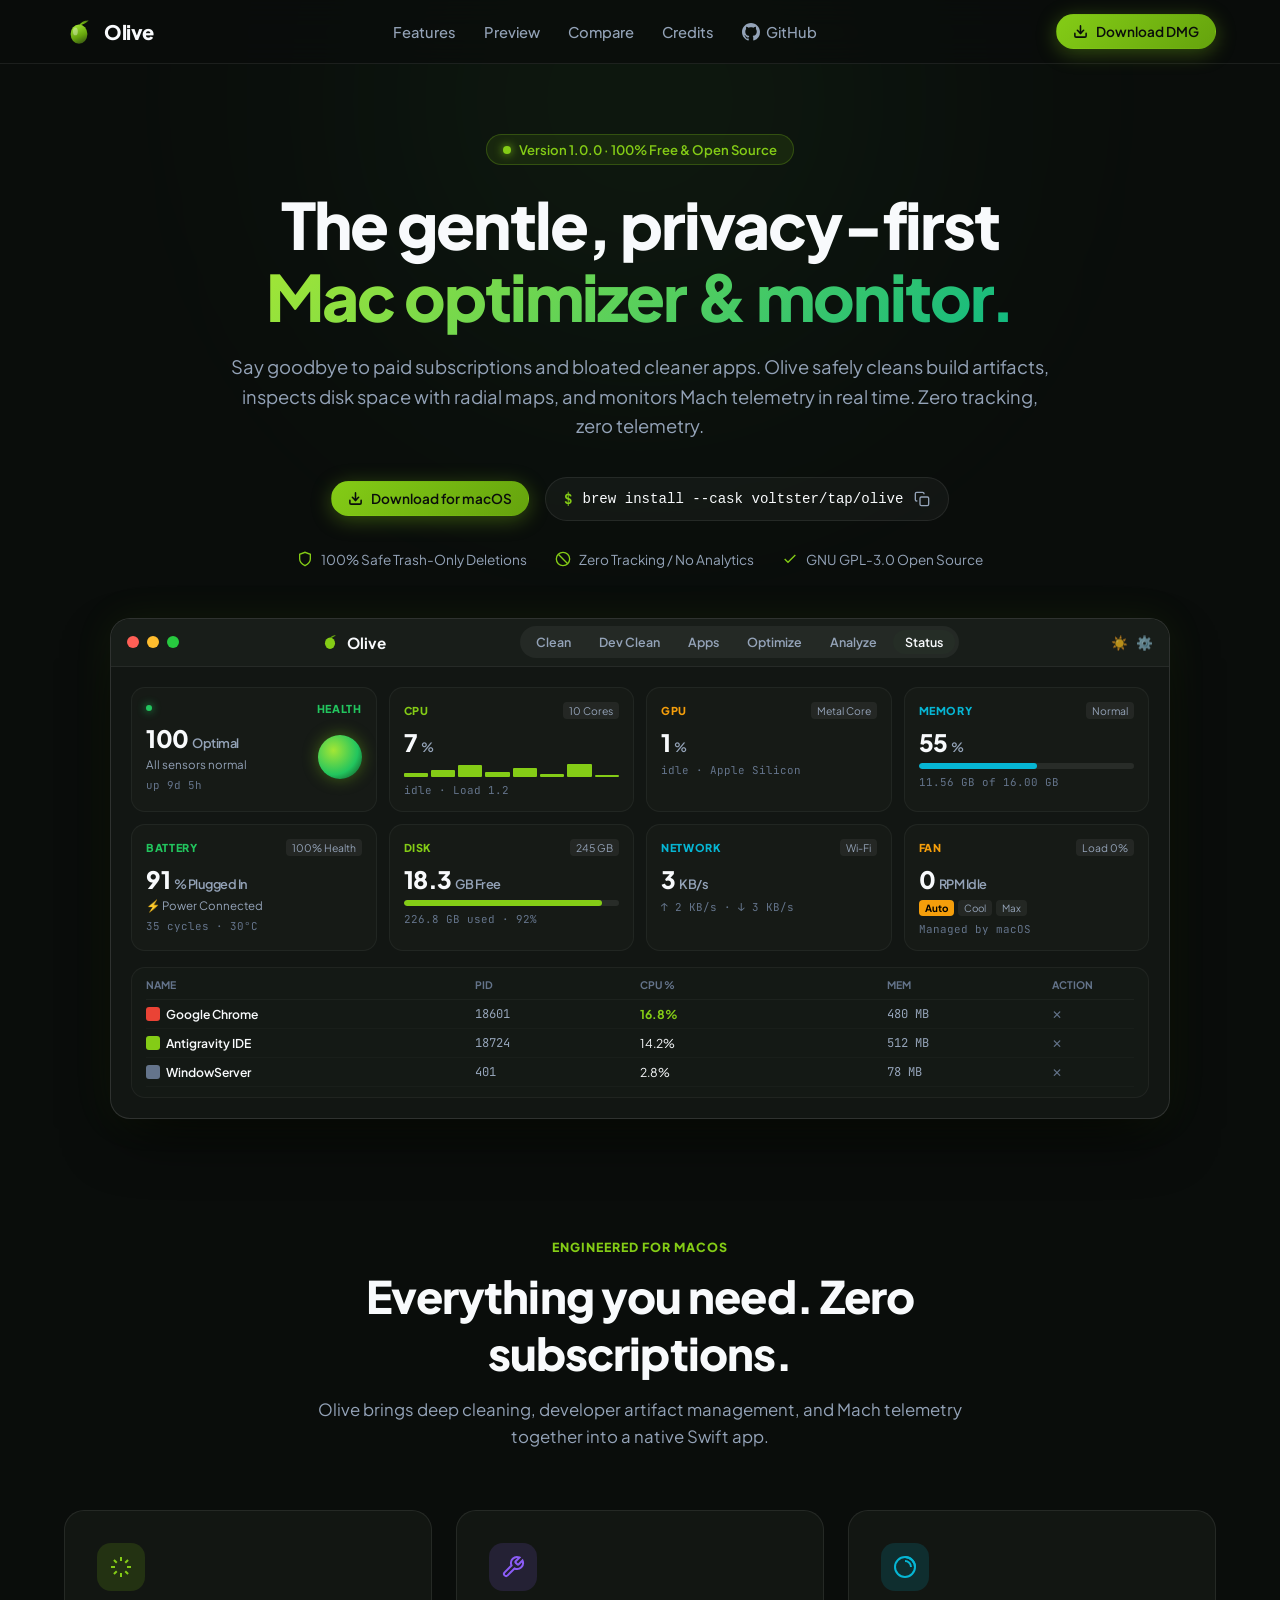
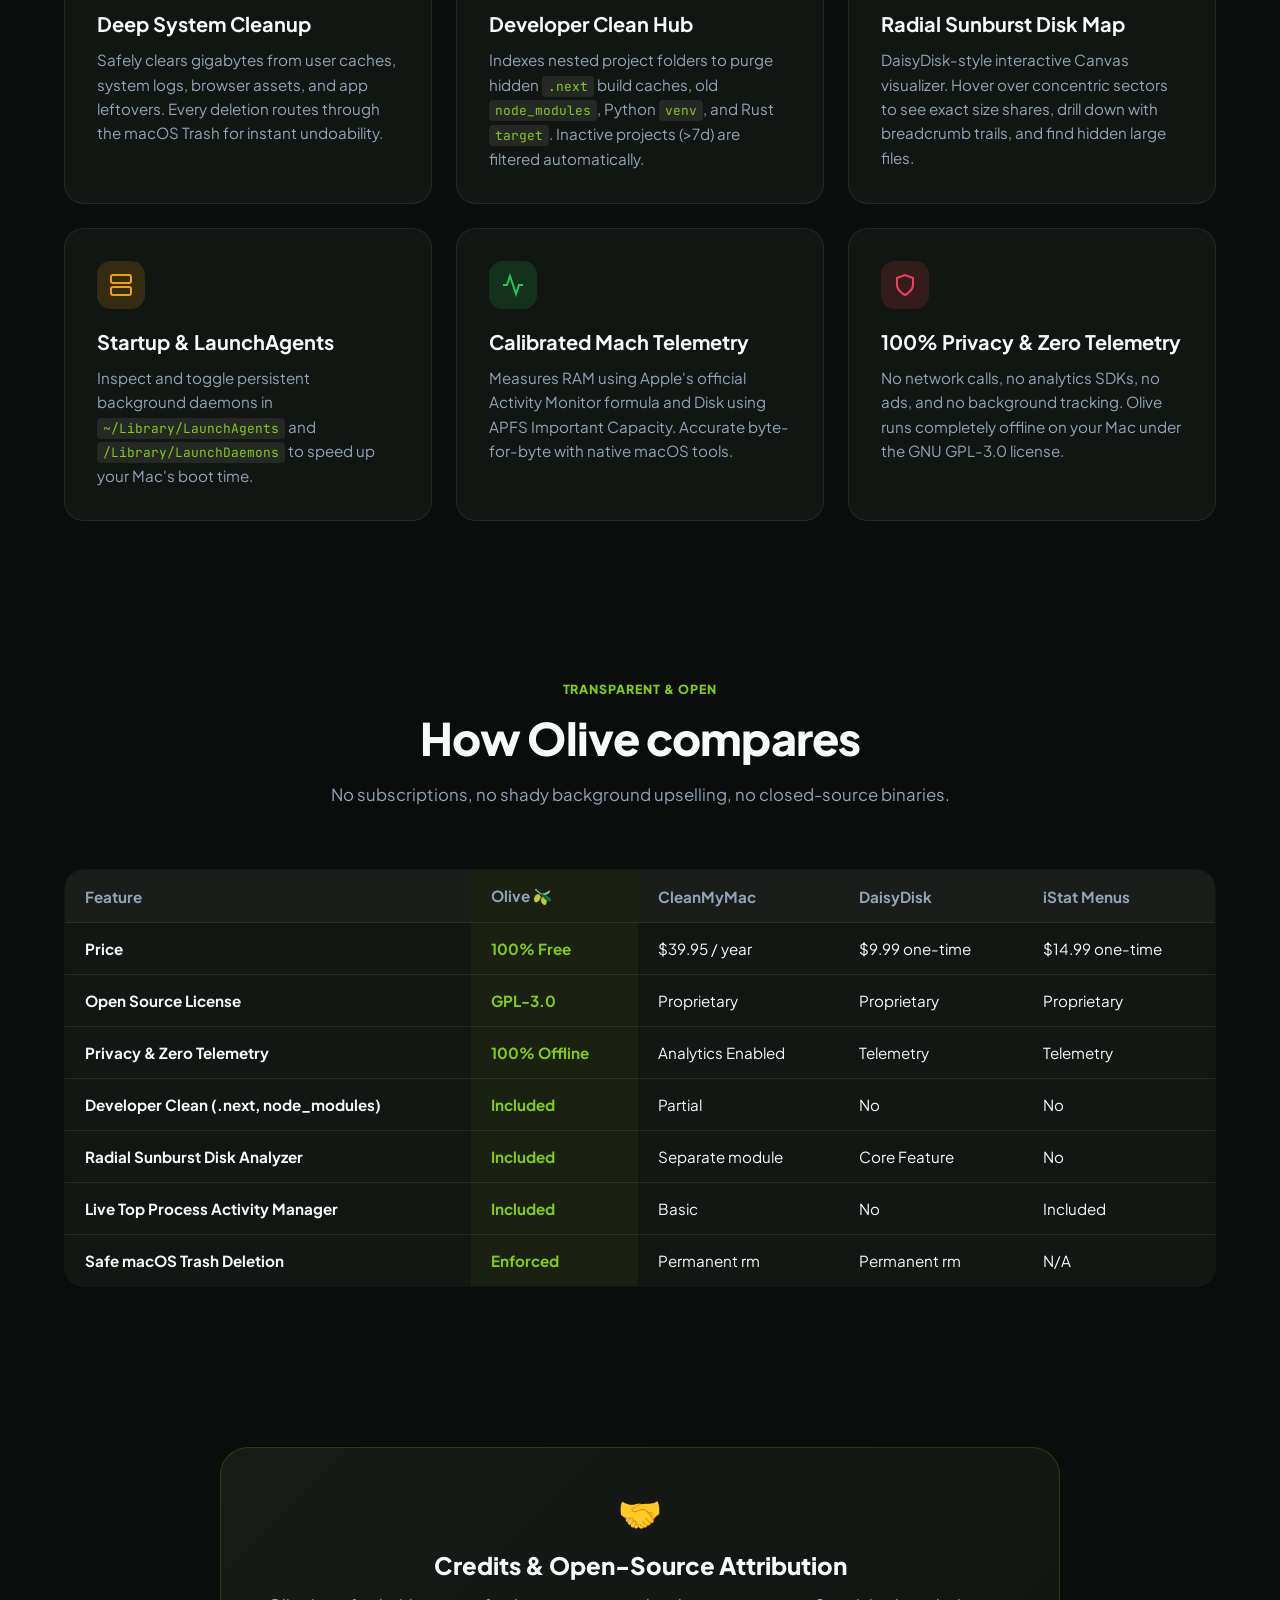
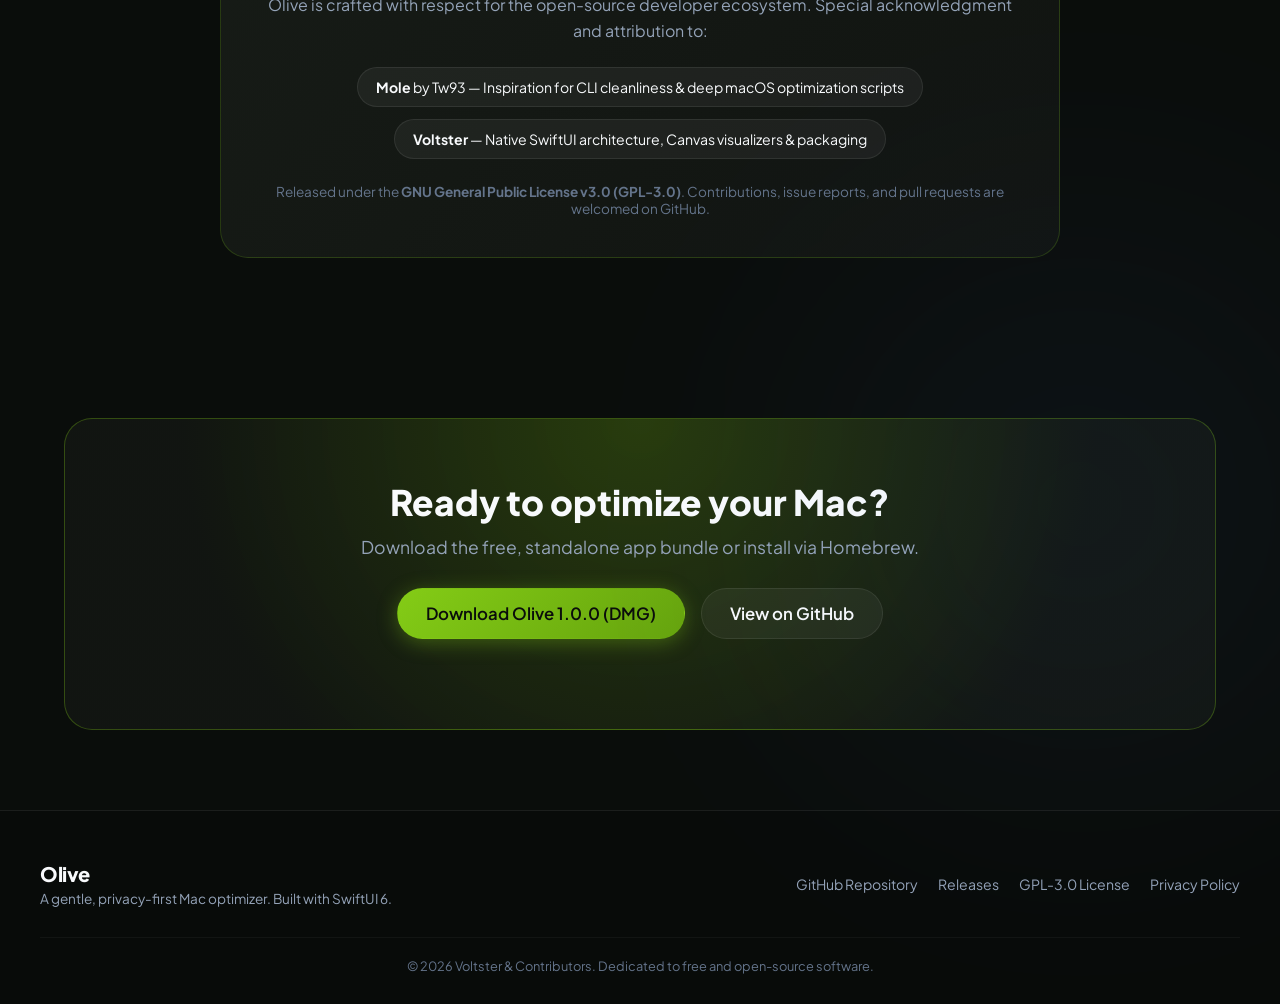
==== commit 1e226589: "refactor: modernize documentation layout and markup structure in index.html" ====
--- a/index.html
+++ b/index.html
@@ -1,543 +1,799 @@
-<!DOCTYPE html>
+<!doctype html>
 <html lang="en">
-<head>
-  <meta charset="UTF-8">
-  <meta name="viewport" content="width=device-width, initial-scale=1.0">
-  <title>Olive — Gentle, Privacy-First Mac Optimizer & System Monitor</title>
-  <meta name="description" content="A modern, 100% free & open-source macOS system cleaner, developer junk purger, radial disk analyzer, and real-time telemetry monitor. Zero tracking, zero ads.">
-  
-  <!-- OpenGraph / Social Meta -->
-  <meta property="og:title" content="Olive — Open-Source Mac Cleaner & System Monitor">
-  <meta property="og:description" content="Reclaim gigabytes from node_modules, .next caches, and system junk with zero tracking and safe macOS Trash deletion.">
-  <meta property="og:type" content="website">
-  <meta property="og:url" content="https://voltster.github.io/Olive/">
-  
-  <!-- Google Fonts -->
-  <link rel="preconnect" href="https://fonts.googleapis.com">
-  <link rel="preconnect" href="https://fonts.gstatic.com" crossorigin>
-  <link href="https://fonts.googleapis.com/css2?family=Plus+Jakarta+Sans:wght@400;500;600;700;800&family=JetBrains+Mono:wght@500;600&display=swap" rel="stylesheet">
-  
-  <!-- Stylesheet -->
-  <link rel="stylesheet" href="style.css">
-</head>
-<body>
-
-  <!-- Background Ambient Glows -->
-  <div class="ambient-glow glow-top"></div>
-  <div class="ambient-glow glow-bottom"></div>
-
-  <!-- Navigation Bar -->
-  <header class="navbar-wrapper">
-    <nav class="navbar" aria-label="Main Navigation">
-      <a href="#" class="brand">
-        <svg class="brand-logo" width="30" height="30" viewBox="0 0 100 100" fill="none">
-          <ellipse cx="50" cy="57" rx="28" ry="32" fill="url(#oliveGrad)" />
-          <ellipse cx="38" cy="48" rx="8" ry="13" fill="rgba(255,255,255,0.35)" />
-          <path d="M50 28 C62 10, 82 12, 82 12 C82 12, 70 26, 50 28 Z" fill="url(#leafGrad)" />
-          <defs>
-            <linearGradient id="oliveGrad" x1="35" y1="25" x2="65" y2="90" gradientUnits="userSpaceOnUse">
-              <stop stop-color="#A3E635"/>
-              <stop offset="0.6" stop-color="#65A30D"/>
-              <stop offset="1" stop-color="#365314"/>
-            </linearGradient>
-            <linearGradient id="leafGrad" x1="50" y1="28" x2="82" y2="12" gradientUnits="userSpaceOnUse">
-              <stop stop-color="#84CC16"/>
-              <stop offset="1" stop-color="#4D7C0F"/>
-            </linearGradient>
-          </defs>
-        </svg>
-        <span class="brand-name">Olive</span>
-      </a>
-
-      <div class="nav-links">
-        <a href="#features">Features</a>
-        <a href="#demo">Preview</a>
-        <a href="#comparison">Compare</a>
-        <a href="#credits">Credits</a>
-        <a href="https://github.com/Voltster/Olive" target="_blank" rel="noopener noreferrer" class="github-nav-link">
-          <svg width="18" height="18" viewBox="0 0 24 24" fill="currentColor">
-            <path d="M12 0C5.37 0 0 5.37 0 12c0 5.31 3.435 9.795 8.205 11.385.6.105.825-.255.825-.57 0-.285-.015-1.23-.015-2.235-3.015.555-3.795-.735-4.035-1.41-.135-.345-.72-1.41-1.23-1.695-.42-.225-1.02-.78-.015-.795.945-.015 1.62.87 1.845 1.23 1.08 1.815 2.805 1.305 3.495.99.105-.78.42-1.305.765-1.605-2.67-.3-5.46-1.335-5.46-5.925 0-1.305.465-2.385 1.23-3.225-.12-.3-.54-1.53.12-3.18 0 0 1.005-.315 3.3 1.23.96-.27 1.98-.405 3-.405s2.04.135 3 .405c2.295-1.56 3.3-1.23 3.3-1.23.66 1.65.24 2.88.12 3.18.765.84 1.23 1.905 1.23 3.225 0 4.605-2.805 5.625-5.475 5.925.435.375.81 1.095.81 2.22 0 1.605-.015 2.895-.015 3.3 0 .315.225.69.825.57A12.02 12.02 0 0024 12c0-6.63-5.37-12-12-12z"/>
+  <head>
+    <meta charset="UTF-8" />
+    <meta name="viewport" content="width=device-width, initial-scale=1.0" />
+    <title>Olive — Gentle, Privacy-First Mac Optimizer & System Monitor</title>
+    <meta
+      name="description"
+      content="A modern, 100% free & open-source macOS system cleaner, developer junk purger, radial disk analyzer, and real-time telemetry monitor. Zero tracking, zero ads."
+    />
+
+    <!-- OpenGraph / Social Meta -->
+    <meta
+      property="og:title"
+      content="Olive — Open-Source Mac Cleaner & System Monitor"
+    />
+    <meta
+      property="og:description"
+      content="Reclaim gigabytes from node_modules, .next caches, and system junk with zero tracking and safe macOS Trash deletion."
+    />
+    <meta property="og:type" content="website" />
+    <meta property="og:url" content="https://voltster.github.io/Olive/" />
+
+    <!-- Google Fonts -->
+    <link rel="preconnect" href="https://fonts.googleapis.com" />
+    <link rel="preconnect" href="https://fonts.gstatic.com" crossorigin />
+    <link
+      href="https://fonts.googleapis.com/css2?family=Plus+Jakarta+Sans:wght@400;500;600;700;800&family=JetBrains+Mono:wght@500;600&display=swap"
+      rel="stylesheet"
+    />
+
+    <!-- Stylesheet -->
+    <link rel="stylesheet" href="style.css" />
+  </head>
+  <body>
+    <!-- Background Ambient Glows -->
+    <div class="ambient-glow glow-top"></div>
+    <div class="ambient-glow glow-bottom"></div>
+
+    <!-- Navigation Bar -->
+    <header class="navbar-wrapper">
+      <nav class="navbar" aria-label="Main Navigation">
+        <a href="#" class="brand">
+          <svg
+            class="brand-logo"
+            width="30"
+            height="30"
+            viewBox="0 0 100 100"
+            fill="none"
+          >
+            <ellipse cx="50" cy="57" rx="28" ry="32" fill="url(#oliveGrad)" />
+            <ellipse
+              cx="38"
+              cy="48"
+              rx="8"
+              ry="13"
+              fill="rgba(255,255,255,0.35)"
+            />
+            <path
+              d="M50 28 C62 10, 82 12, 82 12 C82 12, 70 26, 50 28 Z"
+              fill="url(#leafGrad)"
+            />
+            <defs>
+              <linearGradient
+                id="oliveGrad"
+                x1="35"
+                y1="25"
+                x2="65"
+                y2="90"
+                gradientUnits="userSpaceOnUse"
+              >
+                <stop stop-color="#A3E635" />
+                <stop offset="0.6" stop-color="#65A30D" />
+                <stop offset="1" stop-color="#365314" />
+              </linearGradient>
+              <linearGradient
+                id="leafGrad"
+                x1="50"
+                y1="28"
+                x2="82"
+                y2="12"
+                gradientUnits="userSpaceOnUse"
+              >
+                <stop stop-color="#84CC16" />
+                <stop offset="1" stop-color="#4D7C0F" />
+              </linearGradient>
+            </defs>
           </svg>
-          GitHub
+          <span class="brand-name">Olive</span>
         </a>
+
+        <div class="nav-links">
+          <a href="#features">Features</a>
+          <a href="#demo">Preview</a>
+          <a href="#comparison">Compare</a>
+          <a href="#credits">Credits</a>
+          <a
+            href="https://github.com/Voltster/Olive"
+            target="_blank"
+            rel="noopener noreferrer"
+            class="github-nav-link"
+          >
+            <svg width="18" height="18" viewBox="0 0 24 24" fill="currentColor">
+              <path
+                d="M12 0C5.37 0 0 5.37 0 12c0 5.31 3.435 9.795 8.205 11.385.6.105.825-.255.825-.57 0-.285-.015-1.23-.015-2.235-3.015.555-3.795-.735-4.035-1.41-.135-.345-.72-1.41-1.23-1.695-.42-.225-1.02-.78-.015-.795.945-.015 1.62.87 1.845 1.23 1.08 1.815 2.805 1.305 3.495.99.105-.78.42-1.305.765-1.605-2.67-.3-5.46-1.335-5.46-5.925 0-1.305.465-2.385 1.23-3.225-.12-.3-.54-1.53.12-3.18 0 0 1.005-.315 3.3 1.23.96-.27 1.98-.405 3-.405s2.04.135 3 .405c2.295-1.56 3.3-1.23 3.3-1.23.66 1.65.24 2.88.12 3.18.765.84 1.23 1.905 1.23 3.225 0 4.605-2.805 5.625-5.475 5.925.435.375.81 1.095.81 2.22 0 1.605-.015 2.895-.015 3.3 0 .315.225.69.825.57A12.02 12.02 0 0024 12c0-6.63-5.37-12-12-12z"
+              />
+            </svg>
+            GitHub
+          </a>
+        </div>
+
+        <div class="nav-cta">
+          <a
+            href="https://github.com/Voltster/Olive/releases/latest/download/Olive-1.0.0.dmg"
+            class="btn btn-primary btn-sm"
+          >
+            <svg
+              width="15"
+              height="15"
+              viewBox="0 0 24 24"
+              fill="none"
+              stroke="currentColor"
+              stroke-width="2.5"
+              stroke-linecap="round"
+              stroke-linejoin="round"
+            >
+              <path d="M21 15v4a2 2 0 0 1-2 2H5a2 2 0 0 1-2-2v-4" />
+              <polyline points="7 10 12 15 17 10" />
+              <line x1="12" y1="15" x2="12" y2="3" />
+            </svg>
+            Download DMG
+          </a>
+        </div>
+      </nav>
+    </header>
+
+    <!-- Hero Section -->
+    <main>
+      <section class="hero-section">
+        <div class="hero-content">
+          <div class="badge-pill">
+            <span class="badge-dot"></span>
+            <span>Version 1.0.0 · 100% Free & Open Source</span>
+          </div>
+
+          <h1 class="hero-title">
+            The gentle, privacy-first <br />
+            <span class="gradient-text">Mac optimizer & monitor.</span>
+          </h1>
+
+          <p class="hero-subtitle">
+            Say goodbye to paid subscriptions and bloated cleaner apps. Olive
+            safely cleans build artifacts, inspects disk space with radial maps,
+            and monitors Mach telemetry in real time. Zero tracking, zero
+            telemetry.
+          </p>
+
+          <!-- CTA Action Buttons -->
+          <div class="hero-actions">
+            <div class="nav-cta">
+              <a
+                href="https://github.com/Voltster/Olive/releases/latest/download/Olive-1.0.0.dmg"
+                class="btn btn-primary btn-sm"
+              >
+                <svg
+                  width="15"
+                  height="15"
+                  viewBox="0 0 24 24"
+                  fill="none"
+                  stroke="currentColor"
+                  stroke-width="2.5"
+                  stroke-linecap="round"
+                  stroke-linejoin="round"
+                >
+                  <path d="M21 15v4a2 2 0 0 1-2 2H5a2 2 0 0 1-2-2v-4" />
+                  <polyline points="7 10 12 15 17 10" />
+                  <line x1="12" y1="15" x2="12" y2="3" />
+                </svg>
+                Download for macOS
+              </a>
+            </div>
+
+            <div class="brew-command-box" id="brewBox">
+              <span class="brew-prompt">$</span>
+              <code id="brewCode">brew install --cask voltster/tap/olive</code>
+              <button
+                class="copy-btn"
+                id="copyBtn"
+                aria-label="Copy Homebrew command"
+                title="Copy to clipboard"
+              >
+                <svg
+                  class="copy-icon"
+                  width="16"
+                  height="16"
+                  viewBox="0 0 24 24"
+                  fill="none"
+                  stroke="currentColor"
+                  stroke-width="2"
+                >
+                  <rect x="9" y="9" width="13" height="13" rx="2" ry="2"></rect>
+                  <path
+                    d="M5 15H4a2 2 0 0 1-2-2V4a2 2 0 0 1 2-2h9a2 2 0 0 1 2 2v1"
+                  ></path>
+                </svg>
+                <span class="copy-tooltip">Copied!</span>
+              </button>
+            </div>
+          </div>
+
+          <div class="hero-trust">
+            <div class="trust-item">
+              <svg
+                width="16"
+                height="16"
+                viewBox="0 0 24 24"
+                fill="none"
+                stroke="#84CC16"
+                stroke-width="2"
+              >
+                <path d="M12 22s8-4 8-10V5l-8-3-8 3v7c0 6 8 10 8 10z" />
+              </svg>
+              100% Safe Trash-Only Deletions
+            </div>
+            <div class="trust-item">
+              <svg
+                width="16"
+                height="16"
+                viewBox="0 0 24 24"
+                fill="none"
+                stroke="#84CC16"
+                stroke-width="2"
+              >
+                <circle cx="12" cy="12" r="10" />
+                <line x1="4.93" y1="4.93" x2="19.07" y2="19.07" />
+              </svg>
+              Zero Tracking / No Analytics
+            </div>
+            <div class="trust-item">
+              <svg
+                width="16"
+                height="16"
+                viewBox="0 0 24 24"
+                fill="none"
+                stroke="#84CC16"
+                stroke-width="2"
+              >
+                <polyline points="20 6 9 17 4 12" />
+              </svg>
+              GNU GPL-3.0 Open Source
+            </div>
+          </div>
+        </div>
+
+        <!-- App Interface Mockup Preview -->
+        <div class="hero-mockup-wrapper">
+          <div class="mac-window">
+            <!-- Window Header Bar -->
+            <div class="window-header">
+              <div class="traffic-lights">
+                <span class="traffic-light red"></span>
+                <span class="traffic-light yellow"></span>
+                <span class="traffic-light green"></span>
+              </div>
+
+              <div class="window-title-group">
+                <svg width="18" height="18" viewBox="0 0 100 100" fill="none">
+                  <ellipse cx="50" cy="57" rx="28" ry="32" fill="#84CC16" />
+                  <path
+                    d="M50 28 C62 10, 82 12, 82 12 C82 12, 70 26, 50 28 Z"
+                    fill="#65A30D"
+                  />
+                </svg>
+                <span>Olive</span>
+              </div>
+
+              <div class="window-nav-pills">
+                <span class="pill">Clean</span>
+                <span class="pill">Dev Clean</span>
+                <span class="pill">Apps</span>
+                <span class="pill">Optimize</span>
+                <span class="pill">Analyze</span>
+                <span class="pill active">Status</span>
+              </div>
+
+              <div class="window-controls">
+                <span class="icon-circle">☀️</span>
+                <span class="icon-circle">⚙️</span>
+              </div>
+            </div>
+
+            <!-- Window Inner Content (8-Card Telemetry Grid Preview) -->
+            <div class="window-body">
+              <div class="status-grid">
+                <!-- Health Card -->
+                <div class="telemetry-card health-card">
+                  <div class="card-meta">
+                    <span class="dot-live"></span>
+                    <span class="card-label sage">HEALTH</span>
+                  </div>
+                  <div class="health-flex">
+                    <div>
+                      <div class="card-value">
+                        100 <span class="val-sub">Optimal</span>
+                      </div>
+                      <div class="card-subtitle">All sensors normal</div>
+                      <div class="card-uptime">up 9d 5h</div>
+                    </div>
+                    <div class="solar-sphere-preview"></div>
+                  </div>
+                </div>
+
+                <!-- CPU Card -->
+                <div class="telemetry-card">
+                  <div class="card-header-flex">
+                    <span class="card-label olive">CPU</span>
+                    <span class="chip">10 Cores</span>
+                  </div>
+                  <div class="card-value">7 <span class="val-sub">%</span></div>
+                  <div class="mini-equalizer">
+                    <span style="height: 25%"></span>
+                    <span style="height: 45%"></span>
+                    <span style="height: 80%"></span>
+                    <span style="height: 30%"></span>
+                    <span style="height: 60%"></span>
+                    <span style="height: 20%"></span>
+                    <span style="height: 90%"></span>
+                    <span style="height: 15%"></span>
+                  </div>
+                  <div class="card-uptime">idle · Load 1.2</div>
+                </div>
+
+                <!-- GPU Card -->
+                <div class="telemetry-card">
+                  <div class="card-header-flex">
+                    <span class="card-label amber">GPU</span>
+                    <span class="chip">Metal Core</span>
+                  </div>
+                  <div class="card-value">1 <span class="val-sub">%</span></div>
+                  <div class="mini-line-graph"></div>
+                  <div class="card-uptime">idle · Apple Silicon</div>
+                </div>
+
+                <!-- Memory Card -->
+                <div class="telemetry-card">
+                  <div class="card-header-flex">
+                    <span class="card-label cyan">MEMORY</span>
+                    <span class="chip">Normal</span>
+                  </div>
+                  <div class="card-value">
+                    55 <span class="val-sub">%</span>
+                  </div>
+                  <div class="progress-bar-wrap">
+                    <div class="progress-bar-fill" style="width: 55%"></div>
+                  </div>
+                  <div class="card-uptime">11.56 GB of 16.00 GB</div>
+                </div>
+
+                <!-- Battery Card -->
+                <div class="telemetry-card">
+                  <div class="card-header-flex">
+                    <span class="card-label sage">BATTERY</span>
+                    <span class="chip">100% Health</span>
+                  </div>
+                  <div class="card-value">
+                    91 <span class="val-sub">% Plugged In</span>
+                  </div>
+                  <div class="card-subtitle">⚡ Power Connected</div>
+                  <div class="card-uptime">35 cycles · 30°C</div>
+                </div>
+
+                <!-- Disk Card -->
+                <div class="telemetry-card">
+                  <div class="card-header-flex">
+                    <span class="card-label olive">DISK</span>
+                    <span class="chip">245 GB</span>
+                  </div>
+                  <div class="card-value">
+                    18.3 <span class="val-sub">GB Free</span>
+                  </div>
+                  <div class="progress-bar-wrap">
+                    <div
+                      class="progress-bar-fill olive"
+                      style="width: 92%"
+                    ></div>
+                  </div>
+                  <div class="card-uptime">226.8 GB used · 92%</div>
+                </div>
+
+                <!-- Network Card -->
+                <div class="telemetry-card">
+                  <div class="card-header-flex">
+                    <span class="card-label cyan">NETWORK</span>
+                    <span class="chip">Wi-Fi</span>
+                  </div>
+                  <div class="card-value">
+                    3 <span class="val-sub">KB/s</span>
+                  </div>
+                  <div class="mini-network-graph"></div>
+                  <div class="card-uptime">↑ 2 KB/s · ↓ 3 KB/s</div>
+                </div>
+
+                <!-- Fan Card -->
+                <div class="telemetry-card">
+                  <div class="card-header-flex">
+                    <span class="card-label amber">FAN</span>
+                    <span class="chip">Load 0%</span>
+                  </div>
+                  <div class="card-value">
+                    0 <span class="val-sub">RPM Idle</span>
+                  </div>
+                  <div class="preset-pills">
+                    <span class="preset-pill active">Auto</span>
+                    <span class="preset-pill">Cool</span>
+                    <span class="preset-pill">Max</span>
+                  </div>
+                  <div class="card-uptime">Managed by macOS</div>
+                </div>
+              </div>
+
+              <!-- Bottom Process Activity Preview -->
+              <div class="process-table-preview">
+                <div class="process-table-header">
+                  <span>NAME</span>
+                  <span>PID</span>
+                  <span>CPU %</span>
+                  <span>MEM</span>
+                  <span>ACTION</span>
+                </div>
+                <div class="process-row">
+                  <span class="p-name"
+                    ><span class="app-icon chrome"></span> Google Chrome</span
+                  >
+                  <span class="p-pid">18601</span>
+                  <span class="p-cpu highlight"
+                    >16.8% <span class="cpu-bar"></span
+                  ></span>
+                  <span class="p-mem">480 MB</span>
+                  <span class="p-act">✕</span>
+                </div>
+                <div class="process-row">
+                  <span class="p-name"
+                    ><span class="app-icon ide"></span> Antigravity IDE</span
+                  >
+                  <span class="p-pid">18724</span>
+                  <span class="p-cpu"
+                    >14.2% <span class="cpu-bar half"></span
+                  ></span>
+                  <span class="p-mem">512 MB</span>
+                  <span class="p-act">✕</span>
+                </div>
+                <div class="process-row">
+                  <span class="p-name"
+                    ><span class="app-icon sys"></span> WindowServer</span
+                  >
+                  <span class="p-pid">401</span>
+                  <span class="p-cpu">2.8%</span>
+                  <span class="p-mem">78 MB</span>
+                  <span class="p-act">✕</span>
+                </div>
+              </div>
+            </div>
+          </div>
+        </div>
+      </section>
+
+      <!-- Features Section -->
+      <section class="features-section" id="features">
+        <div class="section-header">
+          <span class="section-tag">ENGINEERED FOR MACOS</span>
+          <h2 class="section-title">
+            Everything you need. Zero subscriptions.
+          </h2>
+          <p class="section-subtitle">
+            Olive brings deep cleaning, developer artifact management, and Mach
+            telemetry together into a native Swift app.
+          </p>
+        </div>
+
+        <div class="features-grid">
+          <!-- Feature 1 -->
+          <div class="feature-card">
+            <div class="feature-icon olive">
+              <svg
+                width="24"
+                height="24"
+                viewBox="0 0 24 24"
+                fill="none"
+                stroke="currentColor"
+                stroke-width="2"
+              >
+                <path
+                  d="M12 2v4M12 18v4M4.93 4.93l2.83 2.83M16.24 16.24l2.83 2.83M2 12h4M18 12h4M4.93 19.07l2.83-2.83M16.24 7.76l2.83-2.83"
+                />
+              </svg>
+            </div>
+            <h3 class="feature-title">Deep System Cleanup</h3>
+            <p class="feature-desc">
+              Safely clears gigabytes from user caches, system logs, browser
+              assets, and app leftovers. Every deletion routes through the macOS
+              Trash for instant undoability.
+            </p>
+          </div>
+
+          <!-- Feature 2 -->
+          <div class="feature-card">
+            <div class="feature-icon violet">
+              <svg
+                width="24"
+                height="24"
+                viewBox="0 0 24 24"
+                fill="none"
+                stroke="currentColor"
+                stroke-width="2"
+              >
+                <path
+                  d="M14.7 6.3a1 1 0 0 0 0 1.4l1.6 1.6a1 1 0 0 0 1.4 0l3.77-3.77a6 6 0 0 1-7.94 7.94l-6.91 6.91a2.12 2.12 0 0 1-3-3l6.91-6.91a6 6 0 0 1 7.94-7.94l-3.76 3.76z"
+                />
+              </svg>
+            </div>
+            <h3 class="feature-title">Developer Clean Hub</h3>
+            <p class="feature-desc">
+              Indexes nested project folders to purge hidden
+              <code>.next</code> build caches, old <code>node_modules</code>,
+              Python <code>venv</code>, and Rust <code>target</code>. Inactive
+              projects (>7d) are filtered automatically.
+            </p>
+          </div>
+
+          <!-- Feature 3 -->
+          <div class="feature-card">
+            <div class="feature-icon cyan">
+              <svg
+                width="24"
+                height="24"
+                viewBox="0 0 24 24"
+                fill="none"
+                stroke="currentColor"
+                stroke-width="2"
+              >
+                <circle cx="12" cy="12" r="10" />
+                <path d="M12 2a10 10 0 0 1 10 10" />
+                <path d="M12 6a6 6 0 0 1 6 6" />
+              </svg>
+            </div>
+            <h3 class="feature-title">Radial Sunburst Disk Map</h3>
+            <p class="feature-desc">
+              DaisyDisk-style interactive Canvas visualizer. Hover over
+              concentric sectors to see exact size shares, drill down with
+              breadcrumb trails, and find hidden large files.
+            </p>
+          </div>
+
+          <!-- Feature 4 -->
+          <div class="feature-card">
+            <div class="feature-icon amber">
+              <svg
+                width="24"
+                height="24"
+                viewBox="0 0 24 24"
+                fill="none"
+                stroke="currentColor"
+                stroke-width="2"
+              >
+                <rect x="2" y="2" width="20" height="8" rx="2" ry="2" />
+                <rect x="2" y="14" width="20" height="8" rx="2" ry="2" />
+                <line x1="6" y1="6" x2="6.01" y2="6" />
+                <line x1="6" y1="18" x2="6.01" y2="18" />
+              </svg>
+            </div>
+            <h3 class="feature-title">Startup & LaunchAgents</h3>
+            <p class="feature-desc">
+              Inspect and toggle persistent background daemons in
+              <code>~/Library/LaunchAgents</code> and
+              <code>/Library/LaunchDaemons</code> to speed up your Mac's boot
+              time.
+            </p>
+          </div>
+
+          <!-- Feature 5 -->
+          <div class="feature-card">
+            <div class="feature-icon sage">
+              <svg
+                width="24"
+                height="24"
+                viewBox="0 0 24 24"
+                fill="none"
+                stroke="currentColor"
+                stroke-width="2"
+              >
+                <path d="M22 12h-4l-3 9L9 3l-3 9H2" />
+              </svg>
+            </div>
+            <h3 class="feature-title">Calibrated Mach Telemetry</h3>
+            <p class="feature-desc">
+              Measures RAM using Apple's official Activity Monitor formula and
+              Disk using APFS Important Capacity. Accurate byte-for-byte with
+              native macOS tools.
+            </p>
+          </div>
+
+          <!-- Feature 6 -->
+          <div class="feature-card">
+            <div class="feature-icon rose">
+              <svg
+                width="24"
+                height="24"
+                viewBox="0 0 24 24"
+                fill="none"
+                stroke="currentColor"
+                stroke-width="2"
+              >
+                <path d="M12 22s8-4 8-10V5l-8-3-8 3v7c0 6 8 10 8 10z" />
+              </svg>
+            </div>
+            <h3 class="feature-title">100% Privacy & Zero Telemetry</h3>
+            <p class="feature-desc">
+              No network calls, no analytics SDKs, no ads, and no background
+              tracking. Olive runs completely offline on your Mac under the GNU
+              GPL-3.0 license.
+            </p>
+          </div>
+        </div>
+      </section>
+
+      <!-- Comparison Table Section -->
+      <section class="comparison-section" id="comparison">
+        <div class="section-header">
+          <span class="section-tag">TRANSPARENT & OPEN</span>
+          <h2 class="section-title">How Olive compares</h2>
+          <p class="section-subtitle">
+            No subscriptions, no shady background upselling, no closed-source
+            binaries.
+          </p>
+        </div>
+
+        <div class="table-responsive">
+          <table class="comparison-table">
+            <thead>
+              <tr>
+                <th>Feature</th>
+                <th class="highlight-col">Olive 🫒</th>
+                <th>CleanMyMac</th>
+                <th>DaisyDisk</th>
+                <th>iStat Menus</th>
+              </tr>
+            </thead>
+            <tbody>
+              <tr>
+                <td><strong>Price</strong></td>
+                <td class="highlight-col font-bold text-green">100% Free</td>
+                <td>$39.95 / year</td>
+                <td>$9.99 one-time</td>
+                <td>$14.99 one-time</td>
+              </tr>
+              <tr>
+                <td><strong>Open Source License</strong></td>
+                <td class="highlight-col font-bold text-green">GPL-3.0</td>
+                <td>Proprietary</td>
+                <td>Proprietary</td>
+                <td>Proprietary</td>
+              </tr>
+              <tr>
+                <td><strong>Privacy & Zero Telemetry</strong></td>
+                <td class="highlight-col font-bold text-green">100% Offline</td>
+                <td>Analytics Enabled</td>
+                <td>Telemetry</td>
+                <td>Telemetry</td>
+              </tr>
+              <tr>
+                <td><strong>Developer Clean (.next, node_modules)</strong></td>
+                <td class="highlight-col font-bold text-green">Included</td>
+                <td>Partial</td>
+                <td>No</td>
+                <td>No</td>
+              </tr>
+              <tr>
+                <td><strong>Radial Sunburst Disk Analyzer</strong></td>
+                <td class="highlight-col font-bold text-green">Included</td>
+                <td>Separate module</td>
+                <td>Core Feature</td>
+                <td>No</td>
+              </tr>
+              <tr>
+                <td><strong>Live Top Process Activity Manager</strong></td>
+                <td class="highlight-col font-bold text-green">Included</td>
+                <td>Basic</td>
+                <td>No</td>
+                <td>Included</td>
+              </tr>
+              <tr>
+                <td><strong>Safe macOS Trash Deletion</strong></td>
+                <td class="highlight-col font-bold text-green">Enforced</td>
+                <td>Permanent rm</td>
+                <td>Permanent rm</td>
+                <td>N/A</td>
+              </tr>
+            </tbody>
+          </table>
+        </div>
+      </section>
+
+      <!-- Credits & Attribution Section -->
+      <section class="credits-section" id="credits">
+        <div class="credits-card">
+          <div class="credits-icon">🤝</div>
+          <h3 class="credits-title">Credits & Open-Source Attribution</h3>
+          <p class="credits-text">
+            Olive is crafted with respect for the open-source developer
+            ecosystem. Special acknowledgment and attribution to:
+          </p>
+          <div class="credits-badge-list">
+            <a
+              href="https://github.com/tw93/mole"
+              target="_blank"
+              rel="noopener noreferrer"
+              class="credit-chip"
+            >
+              <strong>Mole</strong> by Tw93 — Inspiration for CLI cleanliness &
+              deep macOS optimization scripts
+            </a>
+            <a
+              href="https://github.com/Voltster/Olive"
+              target="_blank"
+              rel="noopener noreferrer"
+              class="credit-chip"
+            >
+              <strong>Voltster</strong> — Native SwiftUI architecture, Canvas
+              visualizers & packaging
+            </a>
+          </div>
+          <p class="license-notice">
+            Released under the
+            <strong>GNU General Public License v3.0 (GPL-3.0)</strong>.
+            Contributions, issue reports, and pull requests are welcomed on
+            GitHub.
+          </p>
+        </div>
+      </section>
+
+      <!-- Final Call to Action -->
+      <section class="final-cta">
+        <div class="cta-card">
+          <h2>Ready to optimize your Mac?</h2>
+          <p>
+            Download the free, standalone app bundle or install via Homebrew.
+          </p>
+
+          <div class="hero-actions center">
+            <a
+              href="https://github.com/Voltster/Olive/releases/latest/download/Olive-1.0.0.dmg"
+              class="btn btn-primary btn-lg"
+            >
+              Download Olive 1.0.0 (DMG)
+            </a>
+            <a
+              href="https://github.com/Voltster/Olive"
+              target="_blank"
+              rel="noopener noreferrer"
+              class="btn btn-secondary btn-lg"
+            >
+              View on GitHub
+            </a>
+          </div>
+        </div>
+      </section>
+    </main>
+
+    <!-- Footer -->
+    <footer class="footer">
+      <div class="footer-content">
+        <div class="footer-brand">
+          <span class="brand-name">Olive</span>
+          <p>A gentle, privacy-first Mac optimizer. Built with SwiftUI 6.</p>
+        </div>
+
+        <div class="footer-links">
+          <a href="https://github.com/Voltster/Olive">GitHub Repository</a>
+          <a href="https://github.com/Voltster/Olive/releases">Releases</a>
+          <a href="https://github.com/Voltster/Olive/blob/main/LICENSE"
+            >GPL-3.0 License</a
+          >
+          <a href="https://github.com/Voltster/Olive/blob/main/PRIVACY.md"
+            >Privacy Policy</a
+          >
+        </div>
       </div>
-
-      <div class="nav-cta">
-        <a href="https://github.com/Voltster/Olive/releases/latest/download/Olive-1.0.0.dmg" class="btn btn-primary btn-sm">
-          <svg width="15" height="15" viewBox="0 0 24 24" fill="none" stroke="currentColor" stroke-width="2.5" stroke-linecap="round" stroke-linejoin="round">
-            <path d="M21 15v4a2 2 0 0 1-2 2H5a2 2 0 0 1-2-2v-4"/>
-            <polyline points="7 10 12 15 17 10"/>
-            <line x1="12" y1="15" x2="12" y2="3"/>
-          </svg>
-          Download DMG
-        </a>
-      </div>
-    </nav>
-  </header>
-
-  <!-- Hero Section -->
-  <main>
-    <section class="hero-section">
-      <div class="hero-content">
-        <div class="badge-pill">
-          <span class="badge-dot"></span>
-          <span>Version 1.0.0 · 100% Free & Open Source</span>
-        </div>
-
-        <h1 class="hero-title">
-          The gentle, privacy-first <br>
-          <span class="gradient-text">Mac optimizer & monitor.</span>
-        </h1>
-
-        <p class="hero-subtitle">
-          Say goodbye to paid subscriptions and bloated cleaner apps. Olive safely cleans build artifacts, inspects disk space with radial maps, and monitors Mach telemetry in real time. Zero tracking, zero telemetry.
-        </p>
-
-        <!-- CTA Action Buttons -->
-        <div class="hero-actions">
-          <a href="https://github.com/Voltster/Olive/releases/latest/download/Olive-1.0.0.dmg" class="btn btn-primary btn-lg">
-            <svg width="20" height="20" viewBox="0 0 24 24" fill="none" stroke="currentColor" stroke-width="2.5" stroke-linecap="round" stroke-linejoin="round">
-              <path d="M21 15v4a2 2 0 0 1-2 2H5a2 2 0 0 1-2-2v-4"/>
-              <polyline points="7 10 12 15 17 10"/>
-              <line x1="12" y1="15" x2="12" y2="3"/>
-            </svg>
-            Download for macOS
-            <span class="btn-subtext">macOS 14 Sonoma & 15 Sequoia (Apple Silicon & Intel)</span>
-          </a>
-
-          <div class="brew-command-box" id="brewBox">
-            <span class="brew-prompt">$</span>
-            <code id="brewCode">brew install --cask voltster/tap/olive</code>
-            <button class="copy-btn" id="copyBtn" aria-label="Copy Homebrew command" title="Copy to clipboard">
-              <svg class="copy-icon" width="16" height="16" viewBox="0 0 24 24" fill="none" stroke="currentColor" stroke-width="2">
-                <rect x="9" y="9" width="13" height="13" rx="2" ry="2"></rect>
-                <path d="M5 15H4a2 2 0 0 1-2-2V4a2 2 0 0 1 2-2h9a2 2 0 0 1 2 2v1"></path>
-              </svg>
-              <span class="copy-tooltip">Copied!</span>
-            </button>
-          </div>
-        </div>
-
-        <div class="hero-trust">
-          <div class="trust-item">
-            <svg width="16" height="16" viewBox="0 0 24 24" fill="none" stroke="#84CC16" stroke-width="2"><path d="M12 22s8-4 8-10V5l-8-3-8 3v7c0 6 8 10 8 10z"/></svg>
-            100% Safe Trash-Only Deletions
-          </div>
-          <div class="trust-item">
-            <svg width="16" height="16" viewBox="0 0 24 24" fill="none" stroke="#84CC16" stroke-width="2"><circle cx="12" cy="12" r="10"/><line x1="4.93" y1="4.93" x2="19.07" y2="19.07"/></svg>
-            Zero Tracking / No Analytics
-          </div>
-          <div class="trust-item">
-            <svg width="16" height="16" viewBox="0 0 24 24" fill="none" stroke="#84CC16" stroke-width="2"><polyline points="20 6 9 17 4 12"/></svg>
-            GNU GPL-3.0 Open Source
-          </div>
-        </div>
-      </div>
-
-      <!-- App Interface Mockup Preview -->
-      <div class="hero-mockup-wrapper">
-        <div class="mac-window">
-          <!-- Window Header Bar -->
-          <div class="window-header">
-            <div class="traffic-lights">
-              <span class="traffic-light red"></span>
-              <span class="traffic-light yellow"></span>
-              <span class="traffic-light green"></span>
-            </div>
-
-            <div class="window-title-group">
-              <svg width="18" height="18" viewBox="0 0 100 100" fill="none">
-                <ellipse cx="50" cy="57" rx="28" ry="32" fill="#84CC16" />
-                <path d="M50 28 C62 10, 82 12, 82 12 C82 12, 70 26, 50 28 Z" fill="#65A30D" />
-              </svg>
-              <span>Olive</span>
-            </div>
-
-            <div class="window-nav-pills">
-              <span class="pill">Clean</span>
-              <span class="pill">Dev Clean</span>
-              <span class="pill">Apps</span>
-              <span class="pill">Optimize</span>
-              <span class="pill">Analyze</span>
-              <span class="pill active">Status</span>
-            </div>
-
-            <div class="window-controls">
-              <span class="icon-circle">☀️</span>
-              <span class="icon-circle">⚙️</span>
-            </div>
-          </div>
-
-          <!-- Window Inner Content (8-Card Telemetry Grid Preview) -->
-          <div class="window-body">
-            <div class="status-grid">
-              
-              <!-- Health Card -->
-              <div class="telemetry-card health-card">
-                <div class="card-meta">
-                  <span class="dot-live"></span>
-                  <span class="card-label sage">HEALTH</span>
-                </div>
-                <div class="health-flex">
-                  <div>
-                    <div class="card-value">100 <span class="val-sub">Optimal</span></div>
-                    <div class="card-subtitle">All sensors normal</div>
-                    <div class="card-uptime">up 9d 5h</div>
-                  </div>
-                  <div class="solar-sphere-preview"></div>
-                </div>
-              </div>
-
-              <!-- CPU Card -->
-              <div class="telemetry-card">
-                <div class="card-header-flex">
-                  <span class="card-label olive">CPU</span>
-                  <span class="chip">10 Cores</span>
-                </div>
-                <div class="card-value">7 <span class="val-sub">%</span></div>
-                <div class="mini-equalizer">
-                  <span style="height: 25%"></span>
-                  <span style="height: 45%"></span>
-                  <span style="height: 80%"></span>
-                  <span style="height: 30%"></span>
-                  <span style="height: 60%"></span>
-                  <span style="height: 20%"></span>
-                  <span style="height: 90%"></span>
-                  <span style="height: 15%"></span>
-                </div>
-                <div class="card-uptime">idle · Load 1.2</div>
-              </div>
-
-              <!-- GPU Card -->
-              <div class="telemetry-card">
-                <div class="card-header-flex">
-                  <span class="card-label amber">GPU</span>
-                  <span class="chip">Metal Core</span>
-                </div>
-                <div class="card-value">1 <span class="val-sub">%</span></div>
-                <div class="mini-line-graph"></div>
-                <div class="card-uptime">idle · Apple Silicon</div>
-              </div>
-
-              <!-- Memory Card -->
-              <div class="telemetry-card">
-                <div class="card-header-flex">
-                  <span class="card-label cyan">MEMORY</span>
-                  <span class="chip">Normal</span>
-                </div>
-                <div class="card-value">55 <span class="val-sub">%</span></div>
-                <div class="progress-bar-wrap">
-                  <div class="progress-bar-fill" style="width: 55%"></div>
-                </div>
-                <div class="card-uptime">11.56 GB of 16.00 GB</div>
-              </div>
-
-              <!-- Battery Card -->
-              <div class="telemetry-card">
-                <div class="card-header-flex">
-                  <span class="card-label sage">BATTERY</span>
-                  <span class="chip">100% Health</span>
-                </div>
-                <div class="card-value">91 <span class="val-sub">% Plugged In</span></div>
-                <div class="card-subtitle">⚡ Power Connected</div>
-                <div class="card-uptime">35 cycles · 30°C</div>
-              </div>
-
-              <!-- Disk Card -->
-              <div class="telemetry-card">
-                <div class="card-header-flex">
-                  <span class="card-label olive">DISK</span>
-                  <span class="chip">245 GB</span>
-                </div>
-                <div class="card-value">18.3 <span class="val-sub">GB Free</span></div>
-                <div class="progress-bar-wrap">
-                  <div class="progress-bar-fill olive" style="width: 92%"></div>
-                </div>
-                <div class="card-uptime">226.8 GB used · 92%</div>
-              </div>
-
-              <!-- Network Card -->
-              <div class="telemetry-card">
-                <div class="card-header-flex">
-                  <span class="card-label cyan">NETWORK</span>
-                  <span class="chip">Wi-Fi</span>
-                </div>
-                <div class="card-value">3 <span class="val-sub">KB/s</span></div>
-                <div class="mini-network-graph"></div>
-                <div class="card-uptime">↑ 2 KB/s · ↓ 3 KB/s</div>
-              </div>
-
-              <!-- Fan Card -->
-              <div class="telemetry-card">
-                <div class="card-header-flex">
-                  <span class="card-label amber">FAN</span>
-                  <span class="chip">Load 0%</span>
-                </div>
-                <div class="card-value">0 <span class="val-sub">RPM Idle</span></div>
-                <div class="preset-pills">
-                  <span class="preset-pill active">Auto</span>
-                  <span class="preset-pill">Cool</span>
-                  <span class="preset-pill">Max</span>
-                </div>
-                <div class="card-uptime">Managed by macOS</div>
-              </div>
-
-            </div>
-
-            <!-- Bottom Process Activity Preview -->
-            <div class="process-table-preview">
-              <div class="process-table-header">
-                <span>NAME</span>
-                <span>PID</span>
-                <span>CPU %</span>
-                <span>MEM</span>
-                <span>ACTION</span>
-              </div>
-              <div class="process-row">
-                <span class="p-name"><span class="app-icon chrome"></span> Google Chrome</span>
-                <span class="p-pid">18601</span>
-                <span class="p-cpu highlight">16.8% <span class="cpu-bar"></span></span>
-                <span class="p-mem">480 MB</span>
-                <span class="p-act">✕</span>
-              </div>
-              <div class="process-row">
-                <span class="p-name"><span class="app-icon ide"></span> Antigravity IDE</span>
-                <span class="p-pid">18724</span>
-                <span class="p-cpu">14.2% <span class="cpu-bar half"></span></span>
-                <span class="p-mem">512 MB</span>
-                <span class="p-act">✕</span>
-              </div>
-              <div class="process-row">
-                <span class="p-name"><span class="app-icon sys"></span> WindowServer</span>
-                <span class="p-pid">401</span>
-                <span class="p-cpu">2.8%</span>
-                <span class="p-mem">78 MB</span>
-                <span class="p-act">✕</span>
-              </div>
-            </div>
-
-          </div>
-        </div>
-      </div>
-    </section>
-
-    <!-- Features Section -->
-    <section class="features-section" id="features">
-      <div class="section-header">
-        <span class="section-tag">ENGINEERED FOR MACOS</span>
-        <h2 class="section-title">Everything you need. Zero subscriptions.</h2>
-        <p class="section-subtitle">Olive brings deep cleaning, developer artifact management, and Mach telemetry together into a native Swift app.</p>
-      </div>
-
-      <div class="features-grid">
-        <!-- Feature 1 -->
-        <div class="feature-card">
-          <div class="feature-icon olive">
-            <svg width="24" height="24" viewBox="0 0 24 24" fill="none" stroke="currentColor" stroke-width="2">
-              <path d="M12 2v4M12 18v4M4.93 4.93l2.83 2.83M16.24 16.24l2.83 2.83M2 12h4M18 12h4M4.93 19.07l2.83-2.83M16.24 7.76l2.83-2.83"/>
-            </svg>
-          </div>
-          <h3 class="feature-title">Deep System Cleanup</h3>
-          <p class="feature-desc">Safely clears gigabytes from user caches, system logs, browser assets, and app leftovers. Every deletion routes through the macOS Trash for instant undoability.</p>
-        </div>
-
-        <!-- Feature 2 -->
-        <div class="feature-card">
-          <div class="feature-icon violet">
-            <svg width="24" height="24" viewBox="0 0 24 24" fill="none" stroke="currentColor" stroke-width="2">
-              <path d="M14.7 6.3a1 1 0 0 0 0 1.4l1.6 1.6a1 1 0 0 0 1.4 0l3.77-3.77a6 6 0 0 1-7.94 7.94l-6.91 6.91a2.12 2.12 0 0 1-3-3l6.91-6.91a6 6 0 0 1 7.94-7.94l-3.76 3.76z"/>
-            </svg>
-          </div>
-          <h3 class="feature-title">Developer Clean Hub</h3>
-          <p class="feature-desc">Indexes nested project folders to purge hidden <code>.next</code> build caches, old <code>node_modules</code>, Python <code>venv</code>, and Rust <code>target</code>. Inactive projects (>7d) are filtered automatically.</p>
-        </div>
-
-        <!-- Feature 3 -->
-        <div class="feature-card">
-          <div class="feature-icon cyan">
-            <svg width="24" height="24" viewBox="0 0 24 24" fill="none" stroke="currentColor" stroke-width="2">
-              <circle cx="12" cy="12" r="10"/>
-              <path d="M12 2a10 10 0 0 1 10 10"/>
-              <path d="M12 6a6 6 0 0 1 6 6"/>
-            </svg>
-          </div>
-          <h3 class="feature-title">Radial Sunburst Disk Map</h3>
-          <p class="feature-desc">DaisyDisk-style interactive Canvas visualizer. Hover over concentric sectors to see exact size shares, drill down with breadcrumb trails, and find hidden large files.</p>
-        </div>
-
-        <!-- Feature 4 -->
-        <div class="feature-card">
-          <div class="feature-icon amber">
-            <svg width="24" height="24" viewBox="0 0 24 24" fill="none" stroke="currentColor" stroke-width="2">
-              <rect x="2" y="2" width="20" height="8" rx="2" ry="2"/>
-              <rect x="2" y="14" width="20" height="8" rx="2" ry="2"/>
-              <line x1="6" y1="6" x2="6.01" y2="6"/>
-              <line x1="6" y1="18" x2="6.01" y2="18"/>
-            </svg>
-          </div>
-          <h3 class="feature-title">Startup & LaunchAgents</h3>
-          <p class="feature-desc">Inspect and toggle persistent background daemons in <code>~/Library/LaunchAgents</code> and <code>/Library/LaunchDaemons</code> to speed up your Mac's boot time.</p>
-        </div>
-
-        <!-- Feature 5 -->
-        <div class="feature-card">
-          <div class="feature-icon sage">
-            <svg width="24" height="24" viewBox="0 0 24 24" fill="none" stroke="currentColor" stroke-width="2">
-              <path d="M22 12h-4l-3 9L9 3l-3 9H2"/>
-            </svg>
-          </div>
-          <h3 class="feature-title">Calibrated Mach Telemetry</h3>
-          <p class="feature-desc">Measures RAM using Apple's official Activity Monitor formula and Disk using APFS Important Capacity. Accurate byte-for-byte with native macOS tools.</p>
-        </div>
-
-        <!-- Feature 6 -->
-        <div class="feature-card">
-          <div class="feature-icon rose">
-            <svg width="24" height="24" viewBox="0 0 24 24" fill="none" stroke="currentColor" stroke-width="2">
-              <path d="M12 22s8-4 8-10V5l-8-3-8 3v7c0 6 8 10 8 10z"/>
-            </svg>
-          </div>
-          <h3 class="feature-title">100% Privacy & Zero Telemetry</h3>
-          <p class="feature-desc">No network calls, no analytics SDKs, no ads, and no background tracking. Olive runs completely offline on your Mac under the GNU GPL-3.0 license.</p>
-        </div>
-      </div>
-    </section>
-
-    <!-- Comparison Table Section -->
-    <section class="comparison-section" id="comparison">
-      <div class="section-header">
-        <span class="section-tag">TRANSPARENT & OPEN</span>
-        <h2 class="section-title">How Olive compares</h2>
-        <p class="section-subtitle">No subscriptions, no shady background upselling, no closed-source binaries.</p>
-      </div>
-
-      <div class="table-responsive">
-        <table class="comparison-table">
-          <thead>
-            <tr>
-              <th>Feature</th>
-              <th class="highlight-col">Olive 🫒</th>
-              <th>CleanMyMac</th>
-              <th>DaisyDisk</th>
-              <th>iStat Menus</th>
-            </tr>
-          </thead>
-          <tbody>
-            <tr>
-              <td><strong>Price</strong></td>
-              <td class="highlight-col font-bold text-green">100% Free</td>
-              <td>$39.95 / year</td>
-              <td>$9.99 one-time</td>
-              <td>$14.99 one-time</td>
-            </tr>
-            <tr>
-              <td><strong>Open Source License</strong></td>
-              <td class="highlight-col font-bold text-green">GPL-3.0</td>
-              <td>Proprietary</td>
-              <td>Proprietary</td>
-              <td>Proprietary</td>
-            </tr>
-            <tr>
-              <td><strong>Privacy & Zero Telemetry</strong></td>
-              <td class="highlight-col font-bold text-green">100% Offline</td>
-              <td>Analytics Enabled</td>
-              <td>Telemetry</td>
-              <td>Telemetry</td>
-            </tr>
-            <tr>
-              <td><strong>Developer Clean (.next, node_modules)</strong></td>
-              <td class="highlight-col font-bold text-green">Included</td>
-              <td>Partial</td>
-              <td>No</td>
-              <td>No</td>
-            </tr>
-            <tr>
-              <td><strong>Radial Sunburst Disk Analyzer</strong></td>
-              <td class="highlight-col font-bold text-green">Included</td>
-              <td>Separate module</td>
-              <td>Core Feature</td>
-              <td>No</td>
-            </tr>
-            <tr>
-              <td><strong>Live Top Process Activity Manager</strong></td>
-              <td class="highlight-col font-bold text-green">Included</td>
-              <td>Basic</td>
-              <td>No</td>
-              <td>Included</td>
-            </tr>
-            <tr>
-              <td><strong>Safe macOS Trash Deletion</strong></td>
-              <td class="highlight-col font-bold text-green">Enforced</td>
-              <td>Permanent rm</td>
-              <td>Permanent rm</td>
-              <td>N/A</td>
-            </tr>
-          </tbody>
-        </table>
-      </div>
-    </section>
-
-    <!-- Credits & Attribution Section -->
-    <section class="credits-section" id="credits">
-      <div class="credits-card">
-        <div class="credits-icon">🤝</div>
-        <h3 class="credits-title">Credits & Open-Source Attribution</h3>
-        <p class="credits-text">
-          Olive is crafted with respect for the open-source developer ecosystem. Special acknowledgment and attribution to:
-        </p>
-        <div class="credits-badge-list">
-          <a href="https://github.com/tw93/mole" target="_blank" rel="noopener noreferrer" class="credit-chip">
-            <strong>Mole</strong> by Tw93 — Inspiration for CLI cleanliness & deep macOS optimization scripts
-          </a>
-          <a href="https://github.com/Voltster/Olive" target="_blank" rel="noopener noreferrer" class="credit-chip">
-            <strong>Voltster</strong> — Native SwiftUI architecture, Canvas visualizers & packaging
-          </a>
-        </div>
-        <p class="license-notice">
-          Released under the <strong>GNU General Public License v3.0 (GPL-3.0)</strong>. Contributions, issue reports, and pull requests are welcomed on GitHub.
+      <div class="footer-bottom">
+        <p>
+          © 2026 Voltster & Contributors. Dedicated to free and open-source
+          software.
         </p>
       </div>
-    </section>
-
-    <!-- Final Call to Action -->
-    <section class="final-cta">
-      <div class="cta-card">
-        <h2>Ready to optimize your Mac?</h2>
-        <p>Download the free, standalone app bundle or install via Homebrew.</p>
-        
-        <div class="hero-actions center">
-          <a href="https://github.com/Voltster/Olive/releases/latest/download/Olive-1.0.0.dmg" class="btn btn-primary btn-lg">
-            Download Olive 1.0.0 (DMG)
-          </a>
-          <a href="https://github.com/Voltster/Olive" target="_blank" rel="noopener noreferrer" class="btn btn-secondary btn-lg">
-            View on GitHub
-          </a>
-        </div>
-      </div>
-    </section>
-  </main>
-
-  <!-- Footer -->
-  <footer class="footer">
-    <div class="footer-content">
-      <div class="footer-brand">
-        <span class="brand-name">Olive</span>
-        <p>A gentle, privacy-first Mac optimizer. Built with SwiftUI 6.</p>
-      </div>
-
-      <div class="footer-links">
-        <a href="https://github.com/Voltster/Olive">GitHub Repository</a>
-        <a href="https://github.com/Voltster/Olive/releases">Releases</a>
-        <a href="https://github.com/Voltster/Olive/blob/main/LICENSE">GPL-3.0 License</a>
-        <a href="https://github.com/Voltster/Olive/blob/main/PRIVACY.md">Privacy Policy</a>
-      </div>
-    </div>
-    <div class="footer-bottom">
-      <p>© 2026 Voltster & Contributors. Dedicated to free and open-source software.</p>
-    </div>
-  </footer>
-
-  <!-- Scripts -->
-  <script src="script.js"></script>
-</body>
+    </footer>
+
+    <!-- Scripts -->
+    <script src="script.js"></script>
+  </body>
 </html>
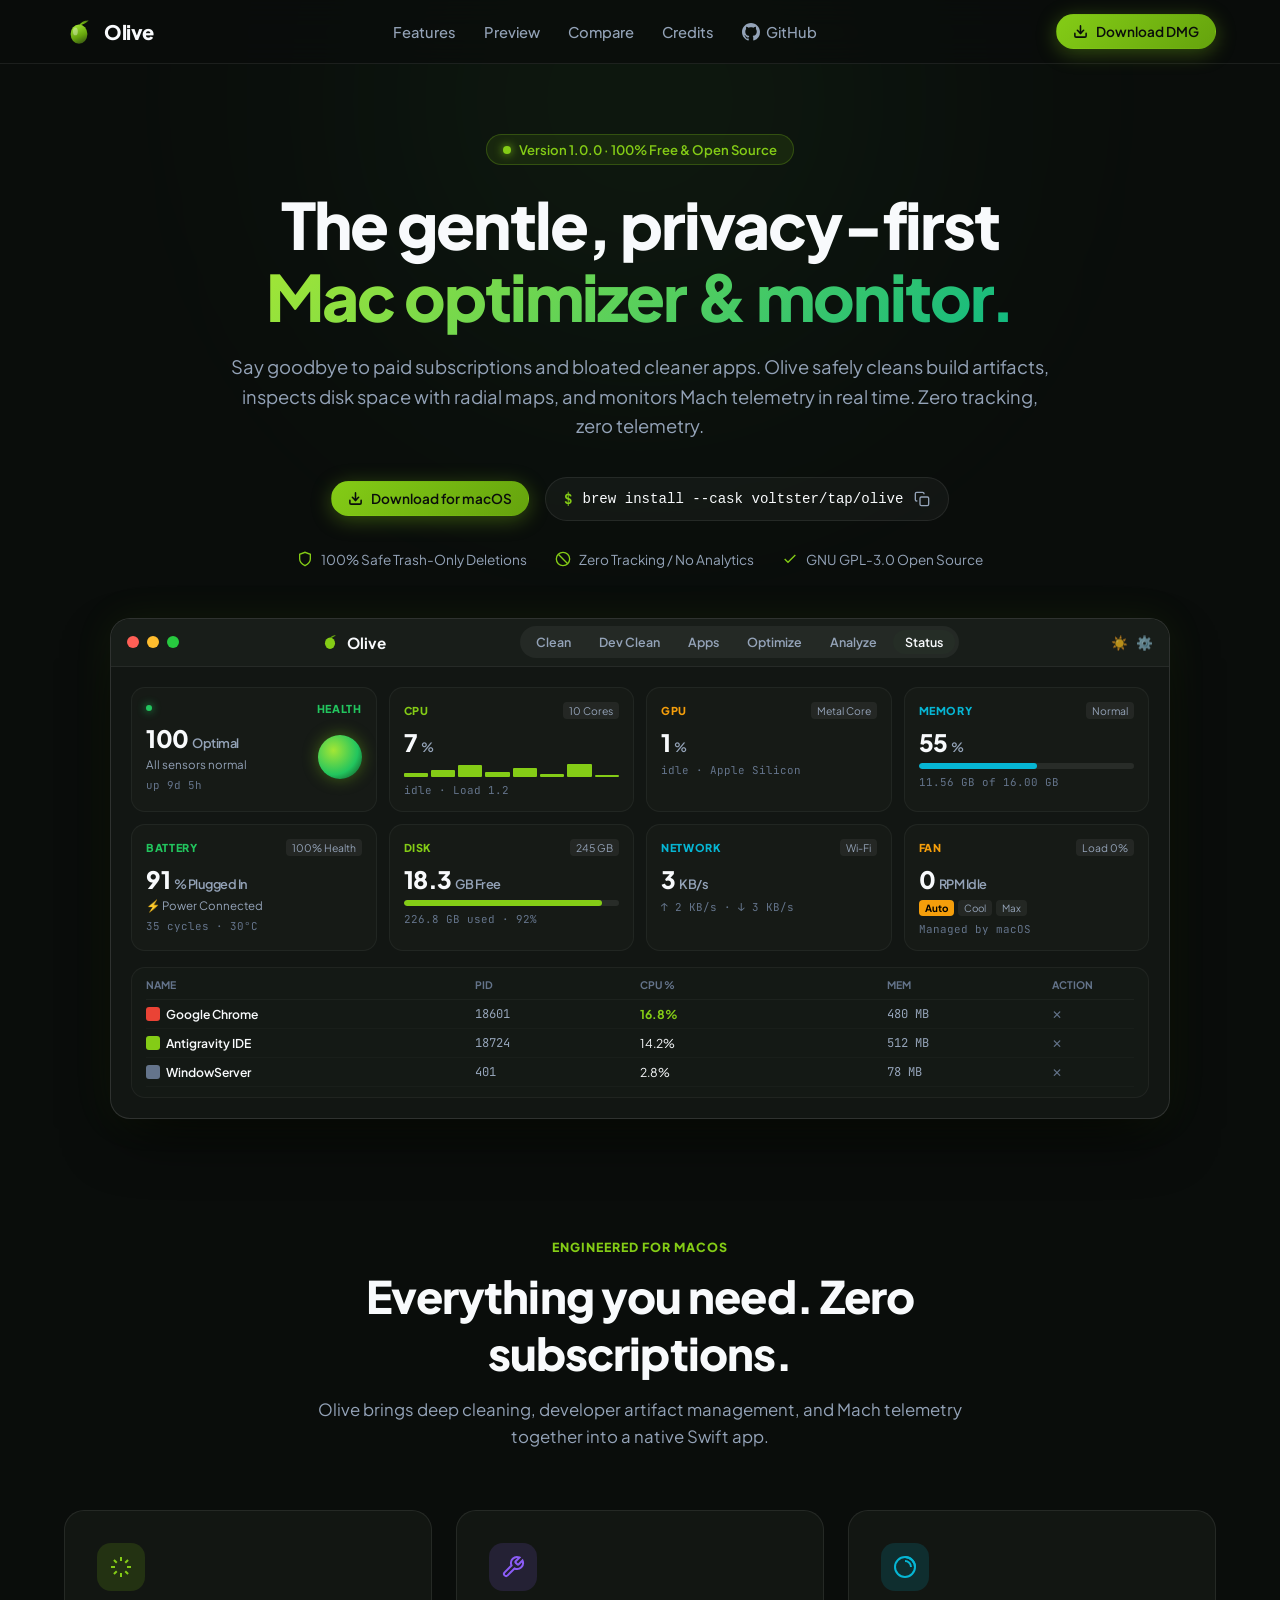
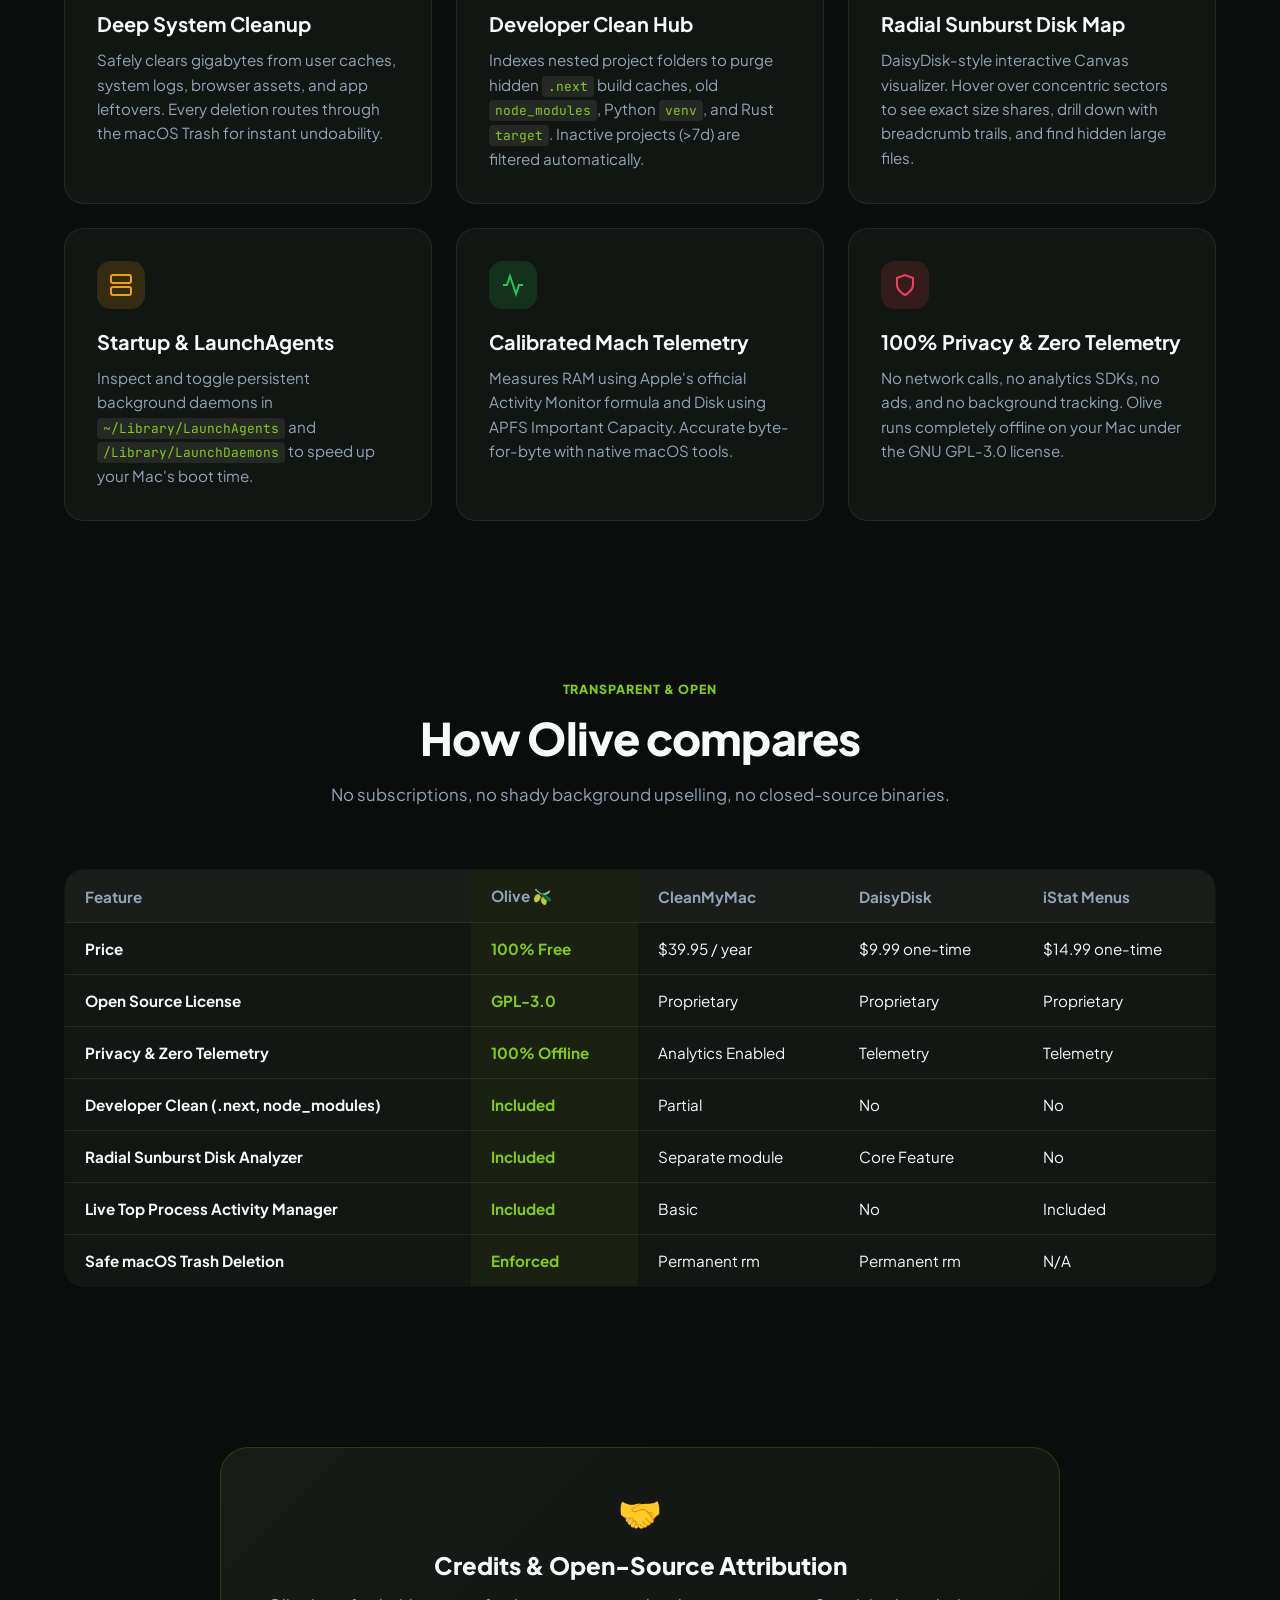
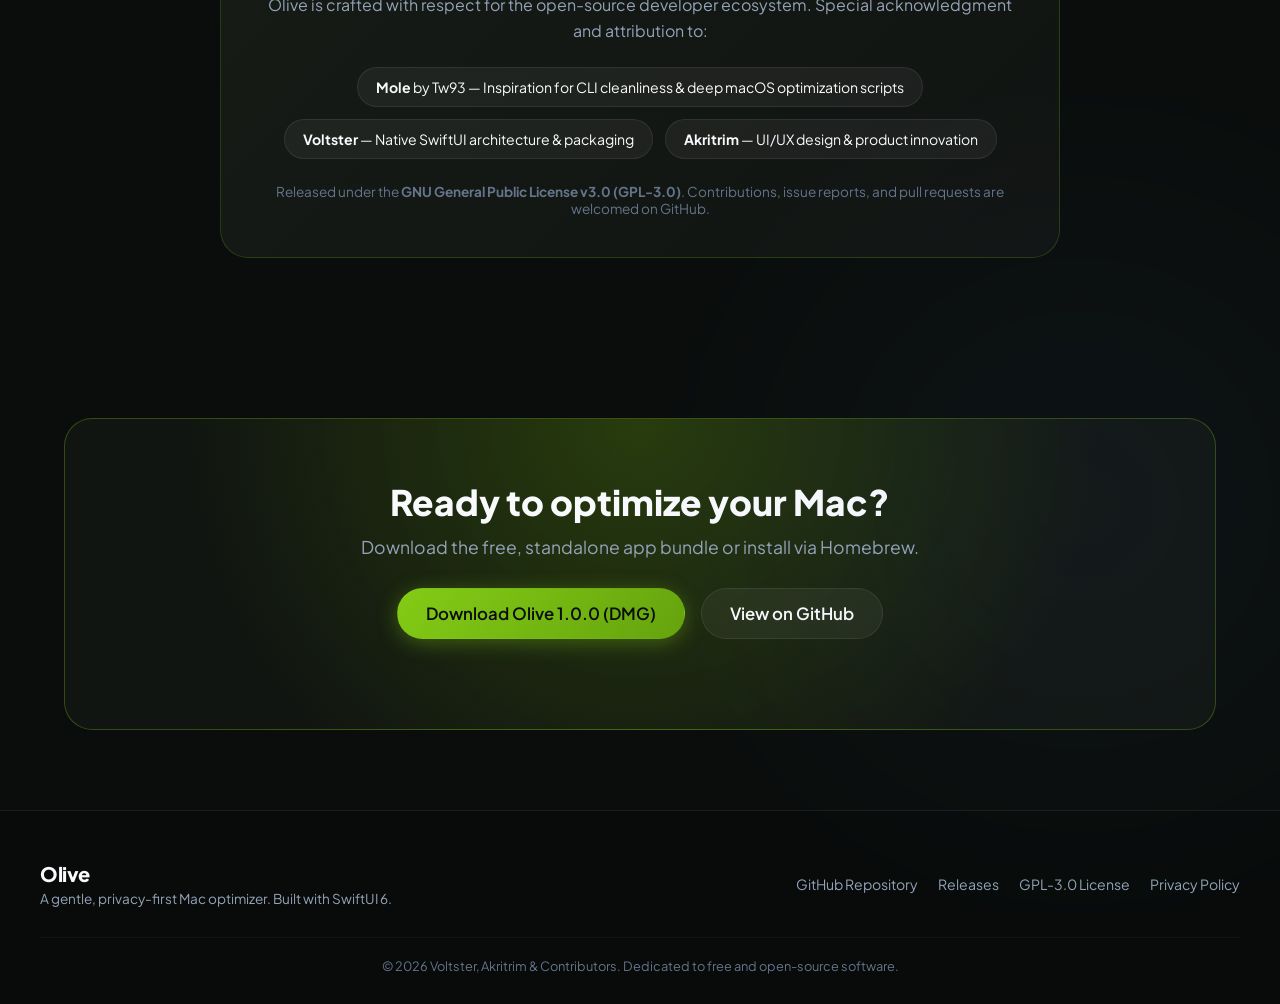
==== commit acd36b85: "Add Akritrim to contributors in landing page and README" ====
--- a/index.html
+++ b/index.html
@@ -3,7 +3,7 @@
   <head>
     <meta charset="UTF-8" />
     <meta name="viewport" content="width=device-width, initial-scale=1.0" />
-    <title>Olive — Gentle, Privacy-First Mac Optimizer & System Monitor</title>
+    <title>Olive - Gentle, Privacy-First Mac Optimizer & System Monitor</title>
     <meta
       name="description"
       content="A modern, 100% free & open-source macOS system cleaner, developer junk purger, radial disk analyzer, and real-time telemetry monitor. Zero tracking, zero ads."
@@ -725,8 +725,15 @@
               rel="noopener noreferrer"
               class="credit-chip"
             >
-              <strong>Voltster</strong> — Native SwiftUI architecture, Canvas
-              visualizers & packaging
+              <strong>Voltster</strong> — Native SwiftUI architecture & packaging
+            </a>
+            <a
+              href="https://github.com/Voltster/Olive"
+              target="_blank"
+              rel="noopener noreferrer"
+              class="credit-chip"
+            >
+              <strong>Akritrim</strong> — UI/UX design & product innovation
             </a>
           </div>
           <p class="license-notice">
@@ -787,7 +794,7 @@
       </div>
       <div class="footer-bottom">
         <p>
-          © 2026 Voltster & Contributors. Dedicated to free and open-source
+          © 2026 Voltster, Akritrim & Contributors. Dedicated to free and open-source
           software.
         </p>
       </div>
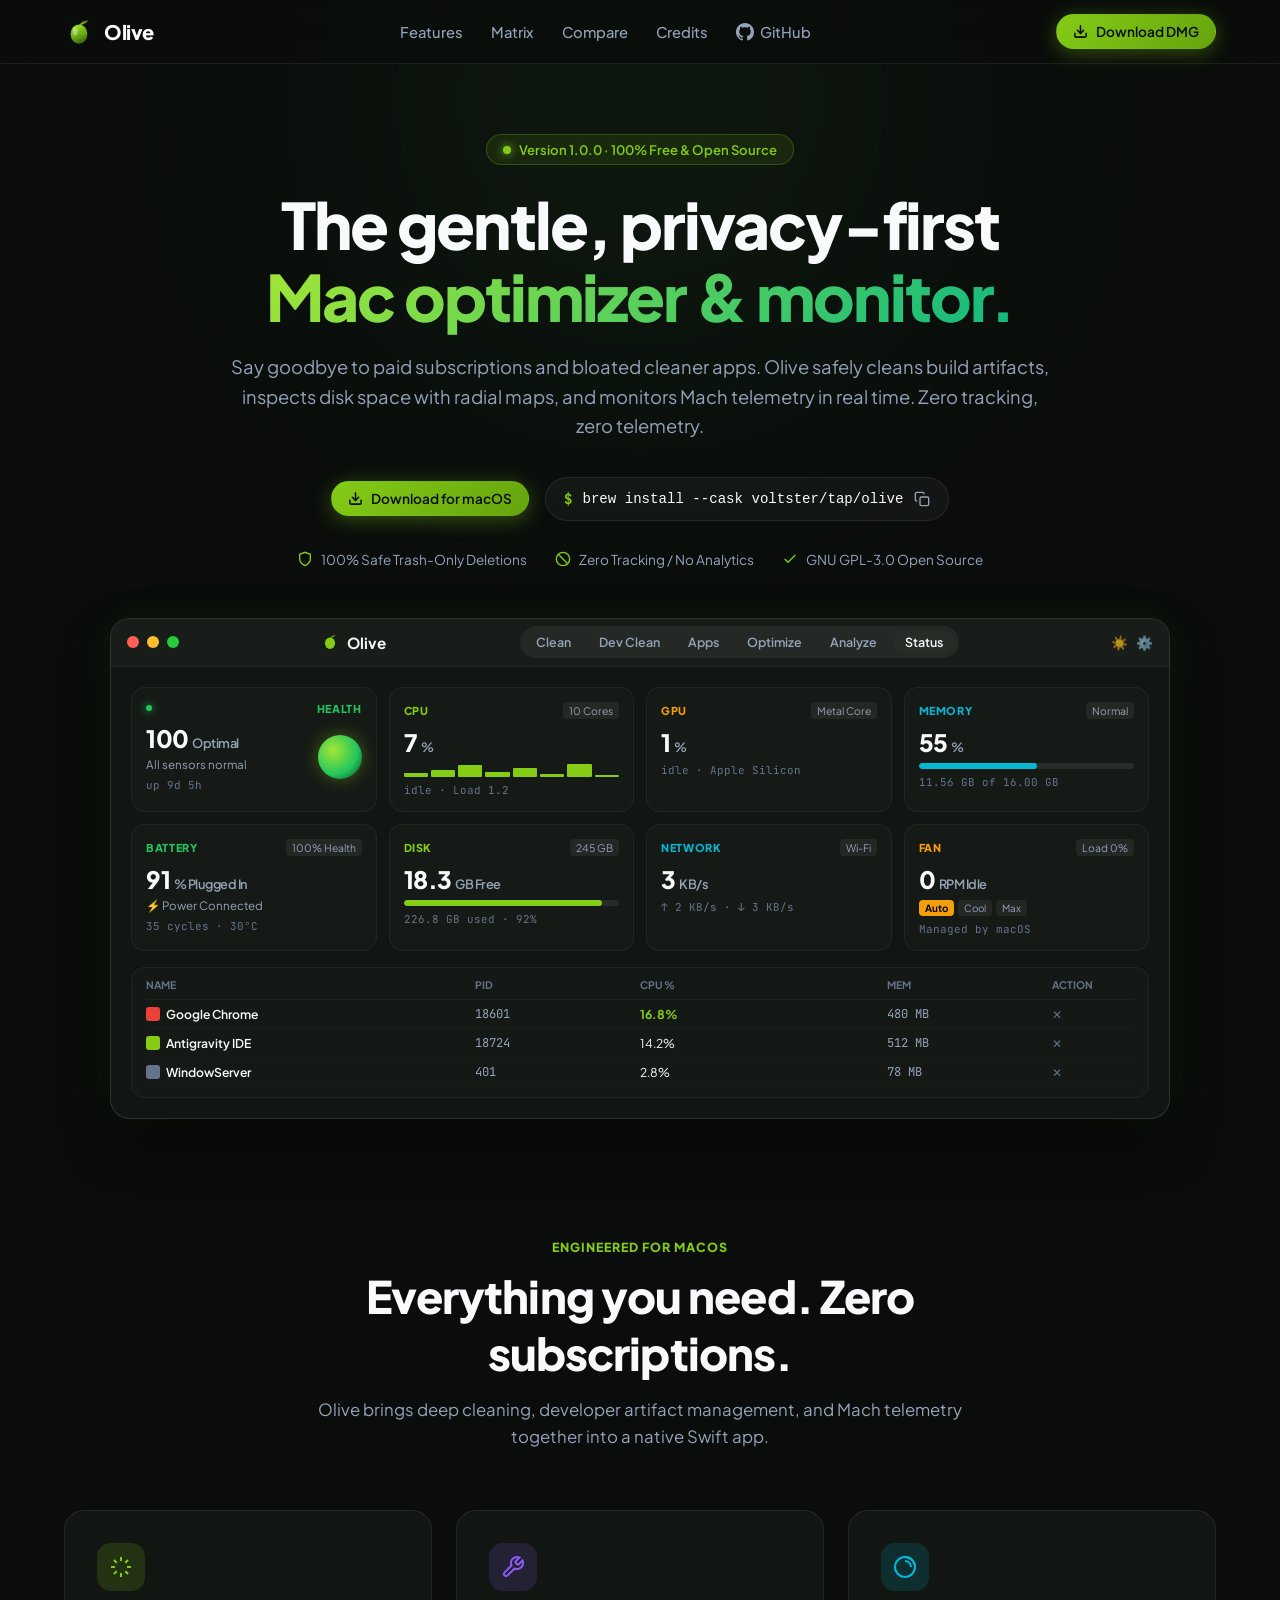
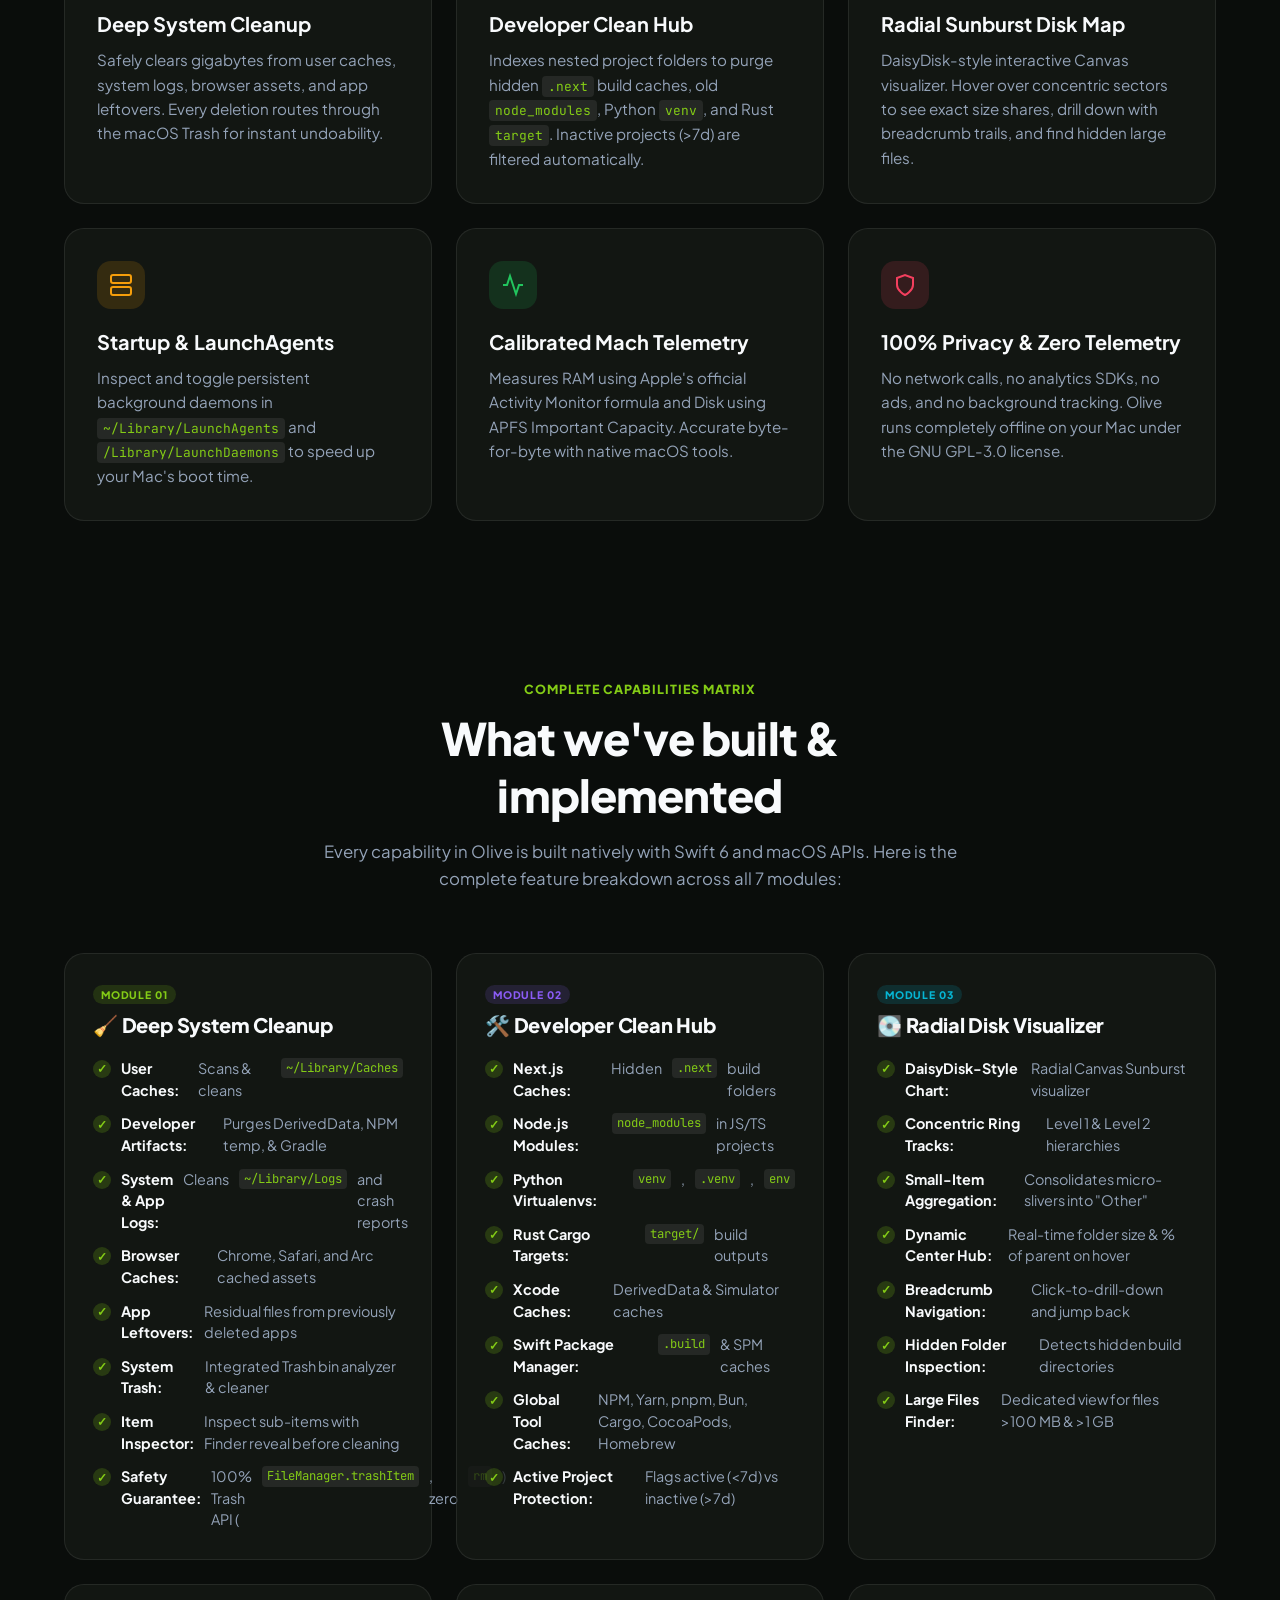
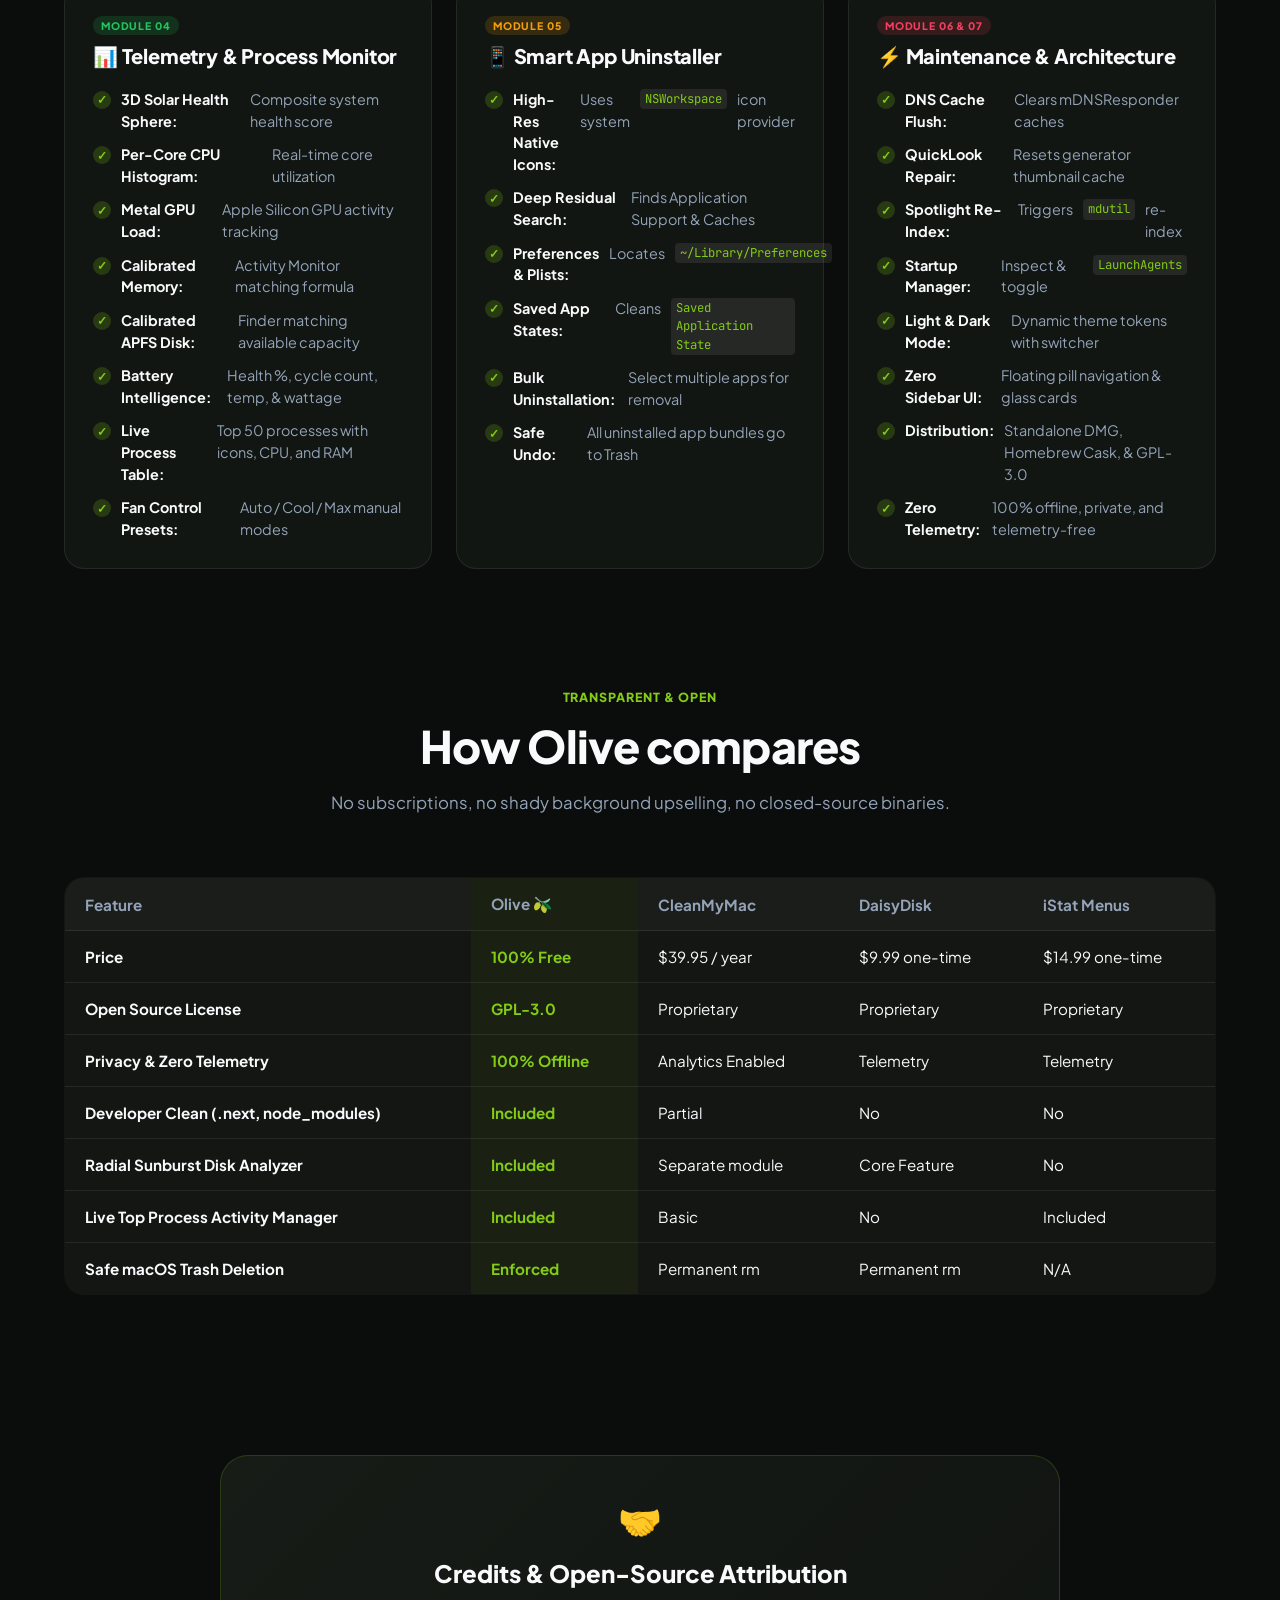
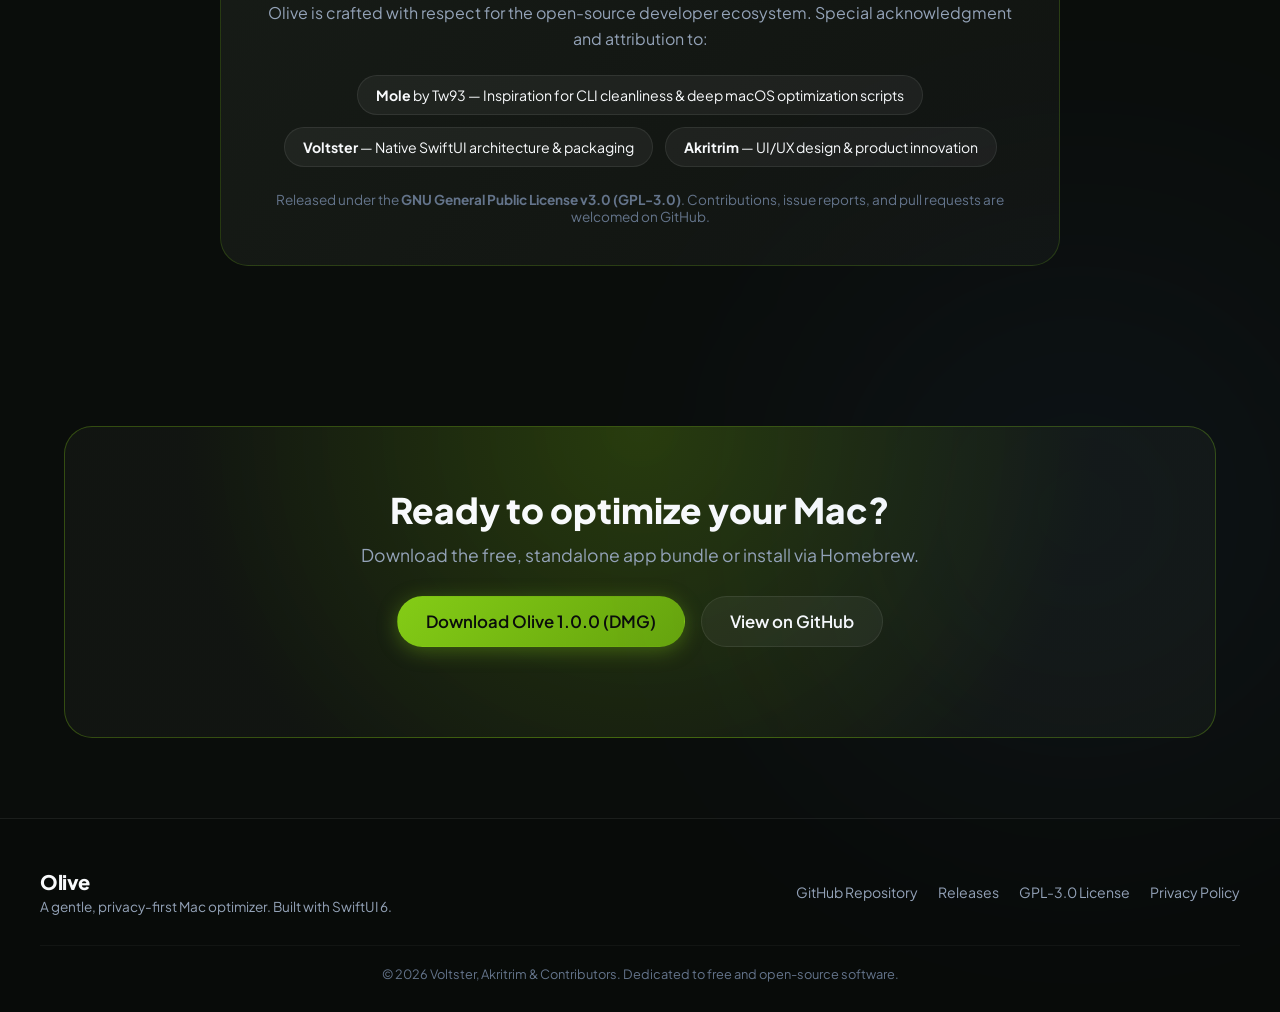
==== commit b91435eb: "Add complete 7-module feature capabilities matrix to landing page and README" ====
--- a/index.html
+++ b/index.html
@@ -91,7 +91,7 @@
 
         <div class="nav-links">
           <a href="#features">Features</a>
-          <a href="#demo">Preview</a>
+          <a href="#matrix">Matrix</a>
           <a href="#comparison">Compare</a>
           <a href="#credits">Credits</a>
           <a
@@ -622,6 +622,124 @@
           </div>
         </div>
       </section>
+
+      <!-- Detailed Implemented Feature Matrix Section -->
+    <section class="feature-matrix-section" id="matrix">
+      <div class="section-header">
+        <span class="section-tag">COMPLETE CAPABILITIES MATRIX</span>
+        <h2 class="section-title">What we've built & implemented</h2>
+        <p class="section-subtitle">
+          Every capability in Olive is built natively with Swift 6 and macOS APIs. Here is the complete feature breakdown across all 7 modules:
+        </p>
+      </div>
+
+      <div class="matrix-grid">
+        <!-- Module 1 -->
+        <div class="matrix-card">
+          <div class="matrix-card-header">
+            <span class="matrix-badge olive">MODULE 01</span>
+            <h3>🧹 Deep System Cleanup</h3>
+          </div>
+          <ul class="matrix-list">
+            <li><span class="check">✓</span> <strong>User Caches:</strong> Scans & cleans <code>~/Library/Caches</code></li>
+            <li><span class="check">✓</span> <strong>Developer Artifacts:</strong> Purges DerivedData, NPM temp, & Gradle</li>
+            <li><span class="check">✓</span> <strong>System & App Logs:</strong> Cleans <code>~/Library/Logs</code> and crash reports</li>
+            <li><span class="check">✓</span> <strong>Browser Caches:</strong> Chrome, Safari, and Arc cached assets</li>
+            <li><span class="check">✓</span> <strong>App Leftovers:</strong> Residual files from previously deleted apps</li>
+            <li><span class="check">✓</span> <strong>System Trash:</strong> Integrated Trash bin analyzer & cleaner</li>
+            <li><span class="check">✓</span> <strong>Item Inspector:</strong> Inspect sub-items with Finder reveal before cleaning</li>
+            <li><span class="check">✓</span> <strong>Safety Guarantee:</strong> 100% Trash API (<code>FileManager.trashItem</code>, zero <code>rm</code>)</li>
+          </ul>
+        </div>
+
+        <!-- Module 2 -->
+        <div class="matrix-card">
+          <div class="matrix-card-header">
+            <span class="matrix-badge violet">MODULE 02</span>
+            <h3>🛠️ Developer Clean Hub</h3>
+          </div>
+          <ul class="matrix-list">
+            <li><span class="check">✓</span> <strong>Next.js Caches:</strong> Hidden <code>.next</code> build folders</li>
+            <li><span class="check">✓</span> <strong>Node.js Modules:</strong> <code>node_modules</code> in JS/TS projects</li>
+            <li><span class="check">✓</span> <strong>Python Virtualenvs:</strong> <code>venv</code>, <code>.venv</code>, <code>env</code></li>
+            <li><span class="check">✓</span> <strong>Rust Cargo Targets:</strong> <code>target/</code> build outputs</li>
+            <li><span class="check">✓</span> <strong>Xcode Caches:</strong> DerivedData & Simulator caches</li>
+            <li><span class="check">✓</span> <strong>Swift Package Manager:</strong> <code>.build</code> & SPM caches</li>
+            <li><span class="check">✓</span> <strong>Global Tool Caches:</strong> NPM, Yarn, pnpm, Bun, Cargo, CocoaPods, Homebrew</li>
+            <li><span class="check">✓</span> <strong>Active Project Protection:</strong> Flags active (&lt;7d) vs inactive (&gt;7d)</li>
+          </ul>
+        </div>
+
+        <!-- Module 3 -->
+        <div class="matrix-card">
+          <div class="matrix-card-header">
+            <span class="matrix-badge cyan">MODULE 03</span>
+            <h3>💽 Radial Disk Visualizer</h3>
+          </div>
+          <ul class="matrix-list">
+            <li><span class="check">✓</span> <strong>DaisyDisk-Style Chart:</strong> Radial Canvas Sunburst visualizer</li>
+            <li><span class="check">✓</span> <strong>Concentric Ring Tracks:</strong> Level 1 & Level 2 hierarchies</li>
+            <li><span class="check">✓</span> <strong>Small-Item Aggregation:</strong> Consolidates micro-slivers into "Other"</li>
+            <li><span class="check">✓</span> <strong>Dynamic Center Hub:</strong> Real-time folder size & % of parent on hover</li>
+            <li><span class="check">✓</span> <strong>Breadcrumb Navigation:</strong> Click-to-drill-down and jump back</li>
+            <li><span class="check">✓</span> <strong>Hidden Folder Inspection:</strong> Detects hidden build directories</li>
+            <li><span class="check">✓</span> <strong>Large Files Finder:</strong> Dedicated view for files &gt;100 MB & &gt;1 GB</li>
+          </ul>
+        </div>
+
+        <!-- Module 4 -->
+        <div class="matrix-card">
+          <div class="matrix-card-header">
+            <span class="matrix-badge sage">MODULE 04</span>
+            <h3>📊 Telemetry & Process Monitor</h3>
+          </div>
+          <ul class="matrix-list">
+            <li><span class="check">✓</span> <strong>3D Solar Health Sphere:</strong> Composite system health score</li>
+            <li><span class="check">✓</span> <strong>Per-Core CPU Histogram:</strong> Real-time core utilization</li>
+            <li><span class="check">✓</span> <strong>Metal GPU Load:</strong> Apple Silicon GPU activity tracking</li>
+            <li><span class="check">✓</span> <strong>Calibrated Memory:</strong> Activity Monitor matching formula</li>
+            <li><span class="check">✓</span> <strong>Calibrated APFS Disk:</strong> Finder matching available capacity</li>
+            <li><span class="check">✓</span> <strong>Battery Intelligence:</strong> Health %, cycle count, temp, & wattage</li>
+            <li><span class="check">✓</span> <strong>Live Process Table:</strong> Top 50 processes with icons, CPU, and RAM</li>
+            <li><span class="check">✓</span> <strong>Fan Control Presets:</strong> Auto / Cool / Max manual modes</li>
+          </ul>
+        </div>
+
+        <!-- Module 5 -->
+        <div class="matrix-card">
+          <div class="matrix-card-header">
+            <span class="matrix-badge amber">MODULE 05</span>
+            <h3>📱 Smart App Uninstaller</h3>
+          </div>
+          <ul class="matrix-list">
+            <li><span class="check">✓</span> <strong>High-Res Native Icons:</strong> Uses system <code>NSWorkspace</code> icon provider</li>
+            <li><span class="check">✓</span> <strong>Deep Residual Search:</strong> Finds Application Support & Caches</li>
+            <li><span class="check">✓</span> <strong>Preferences & Plists:</strong> Locates <code>~/Library/Preferences</code></li>
+            <li><span class="check">✓</span> <strong>Saved App States:</strong> Cleans <code>Saved Application State</code></li>
+            <li><span class="check">✓</span> <strong>Bulk Uninstallation:</strong> Select multiple apps for removal</li>
+            <li><span class="check">✓</span> <strong>Safe Undo:</strong> All uninstalled app bundles go to Trash</li>
+          </ul>
+        </div>
+
+        <!-- Module 6 & 7 -->
+        <div class="matrix-card">
+          <div class="matrix-card-header">
+            <span class="matrix-badge rose">MODULE 06 & 07</span>
+            <h3>⚡ Maintenance & Architecture</h3>
+          </div>
+          <ul class="matrix-list">
+            <li><span class="check">✓</span> <strong>DNS Cache Flush:</strong> Clears mDNSResponder caches</li>
+            <li><span class="check">✓</span> <strong>QuickLook Repair:</strong> Resets generator thumbnail cache</li>
+            <li><span class="check">✓</span> <strong>Spotlight Re-Index:</strong> Triggers <code>mdutil</code> re-index</li>
+            <li><span class="check">✓</span> <strong>Startup Manager:</strong> Inspect & toggle <code>LaunchAgents</code></li>
+            <li><span class="check">✓</span> <strong>Light & Dark Mode:</strong> Dynamic theme tokens with switcher</li>
+            <li><span class="check">✓</span> <strong>Zero Sidebar UI:</strong> Floating pill navigation & glass cards</li>
+            <li><span class="check">✓</span> <strong>Distribution:</strong> Standalone DMG, Homebrew Cask, & GPL-3.0</li>
+            <li><span class="check">✓</span> <strong>Zero Telemetry:</strong> 100% offline, private, and telemetry-free</li>
+          </ul>
+        </div>
+      </div>
+    </section>
 
       <!-- Comparison Table Section -->
       <section class="comparison-section" id="comparison">
--- a/style.css
+++ b/style.css
@@ -727,6 +727,104 @@
   color: var(--accent-olive);
 }
 
+/* Feature Matrix Section */
+.feature-matrix-section {
+  max-width: 1200px;
+  margin: 0 auto;
+  padding: 80px 24px 40px;
+}
+
+.matrix-grid {
+  display: grid;
+  grid-template-columns: repeat(auto-fit, minmax(360px, 1fr));
+  gap: 24px;
+}
+
+.matrix-card {
+  background: var(--bg-card);
+  border: 1px solid var(--border-card);
+  border-radius: var(--radius-lg);
+  padding: 28px;
+  transition: all var(--transition-smooth);
+}
+
+.matrix-card:hover {
+  background: var(--bg-card-hover);
+  border-color: var(--border-card-hover);
+  transform: translateY(-3px);
+}
+
+.matrix-card-header {
+  margin-bottom: 20px;
+}
+
+.matrix-badge {
+  display: inline-block;
+  font-size: 0.65rem;
+  font-weight: 800;
+  letter-spacing: 0.08em;
+  padding: 3px 8px;
+  border-radius: var(--radius-full);
+  margin-bottom: 8px;
+}
+
+.matrix-badge.olive { background: rgba(132, 204, 22, 0.15); color: var(--accent-olive); }
+.matrix-badge.violet { background: rgba(139, 92, 246, 0.15); color: var(--accent-violet); }
+.matrix-badge.cyan { background: rgba(6, 182, 212, 0.15); color: var(--accent-cyan); }
+.matrix-badge.sage { background: rgba(34, 197, 94, 0.15); color: var(--accent-sage); }
+.matrix-badge.amber { background: rgba(245, 158, 11, 0.15); color: var(--accent-amber); }
+.matrix-badge.rose { background: rgba(244, 63, 94, 0.15); color: var(--accent-rose); }
+
+.matrix-card-header h3 {
+  font-size: 1.25rem;
+  font-weight: 800;
+  letter-spacing: -0.01em;
+}
+
+.matrix-list {
+  list-style: none;
+  display: flex;
+  flex-direction: column;
+  gap: 12px;
+}
+
+.matrix-list li {
+  display: flex;
+  align-items: flex-start;
+  gap: 10px;
+  font-size: 0.90rem;
+  color: var(--text-secondary);
+  line-height: 1.5;
+}
+
+.matrix-list li strong {
+  color: var(--text-primary);
+}
+
+.matrix-list li code {
+  font-family: var(--font-mono);
+  background: rgba(255, 255, 255, 0.08);
+  padding: 1px 5px;
+  border-radius: 4px;
+  font-size: 0.85em;
+  color: var(--accent-olive);
+}
+
+.matrix-list .check {
+  display: inline-flex;
+  align-items: center;
+  justify-content: center;
+  width: 18px;
+  height: 18px;
+  border-radius: 50%;
+  background: rgba(132, 204, 22, 0.2);
+  color: var(--accent-olive);
+  font-size: 0.72rem;
+  font-weight: 800;
+  flex-shrink: 0;
+  margin-top: 2px;
+}
+
 /* Comparison Table */
 .table-responsive {
   overflow-x: auto;
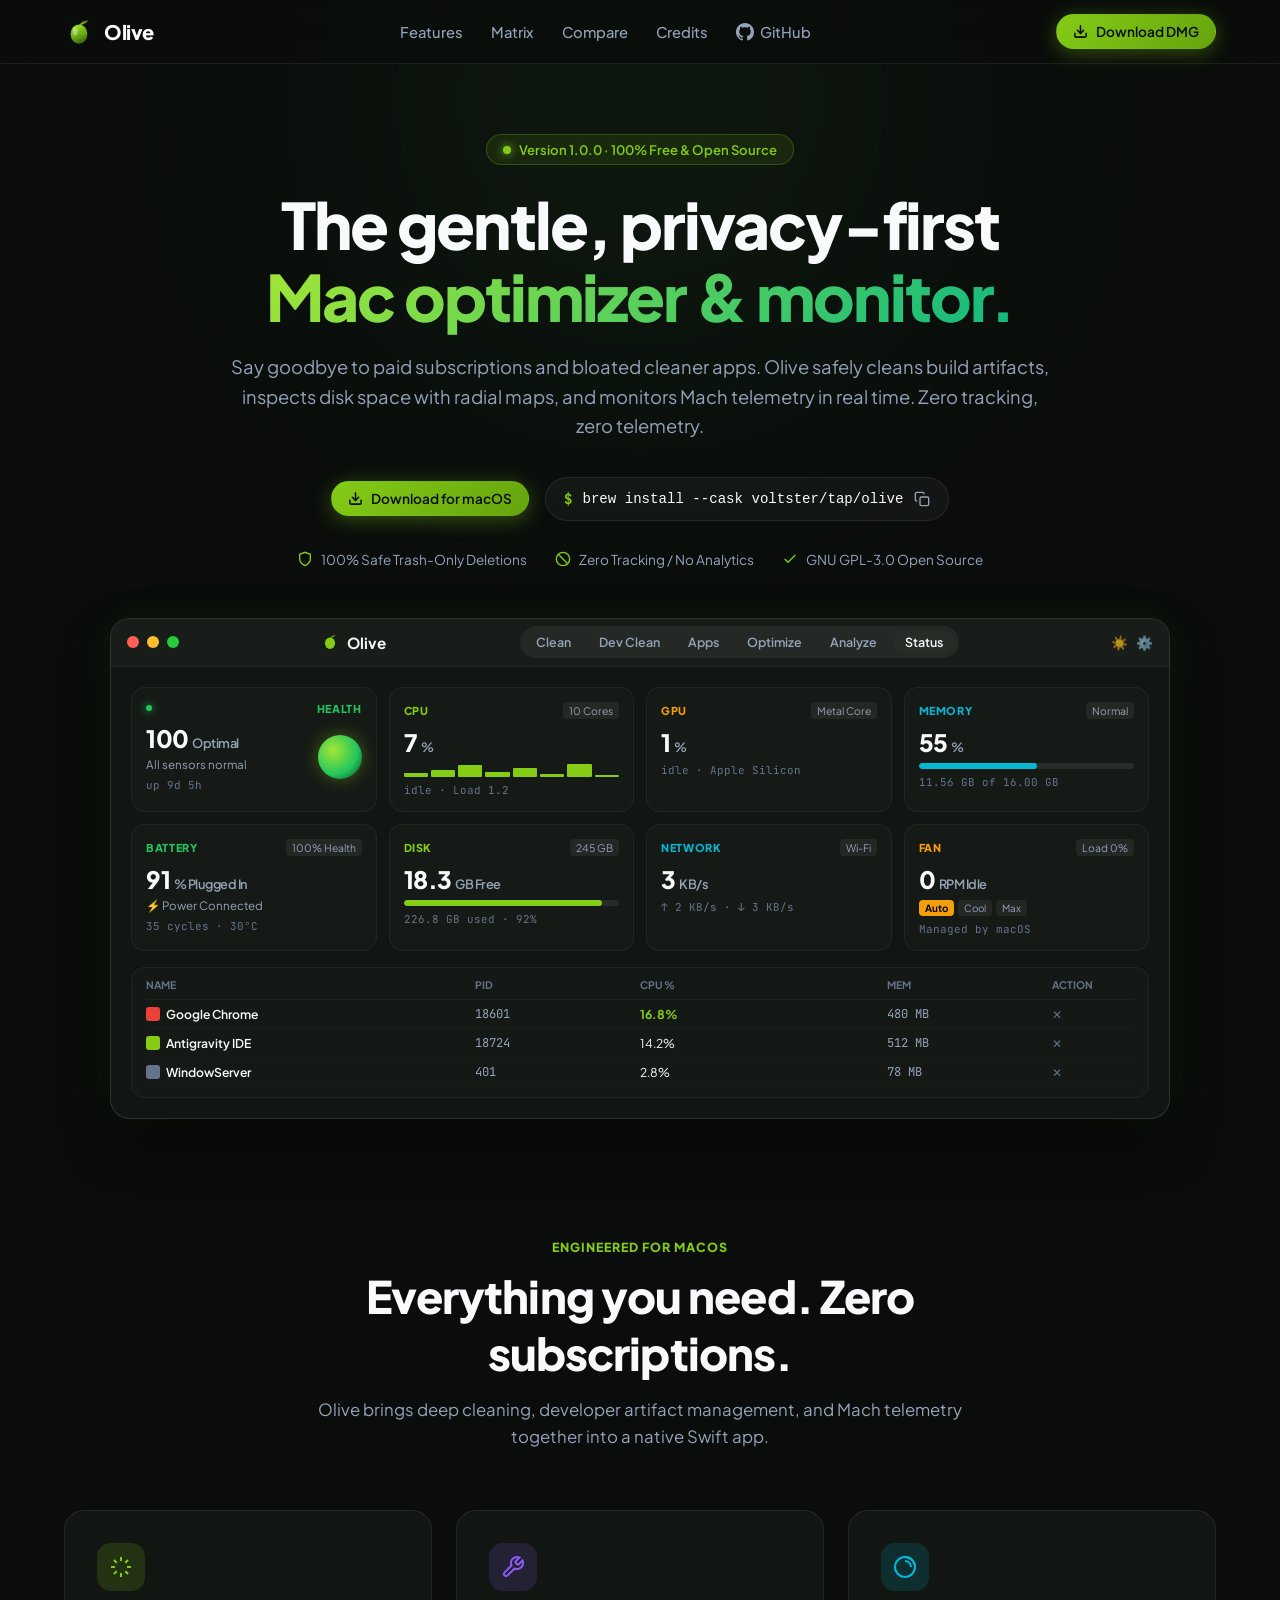
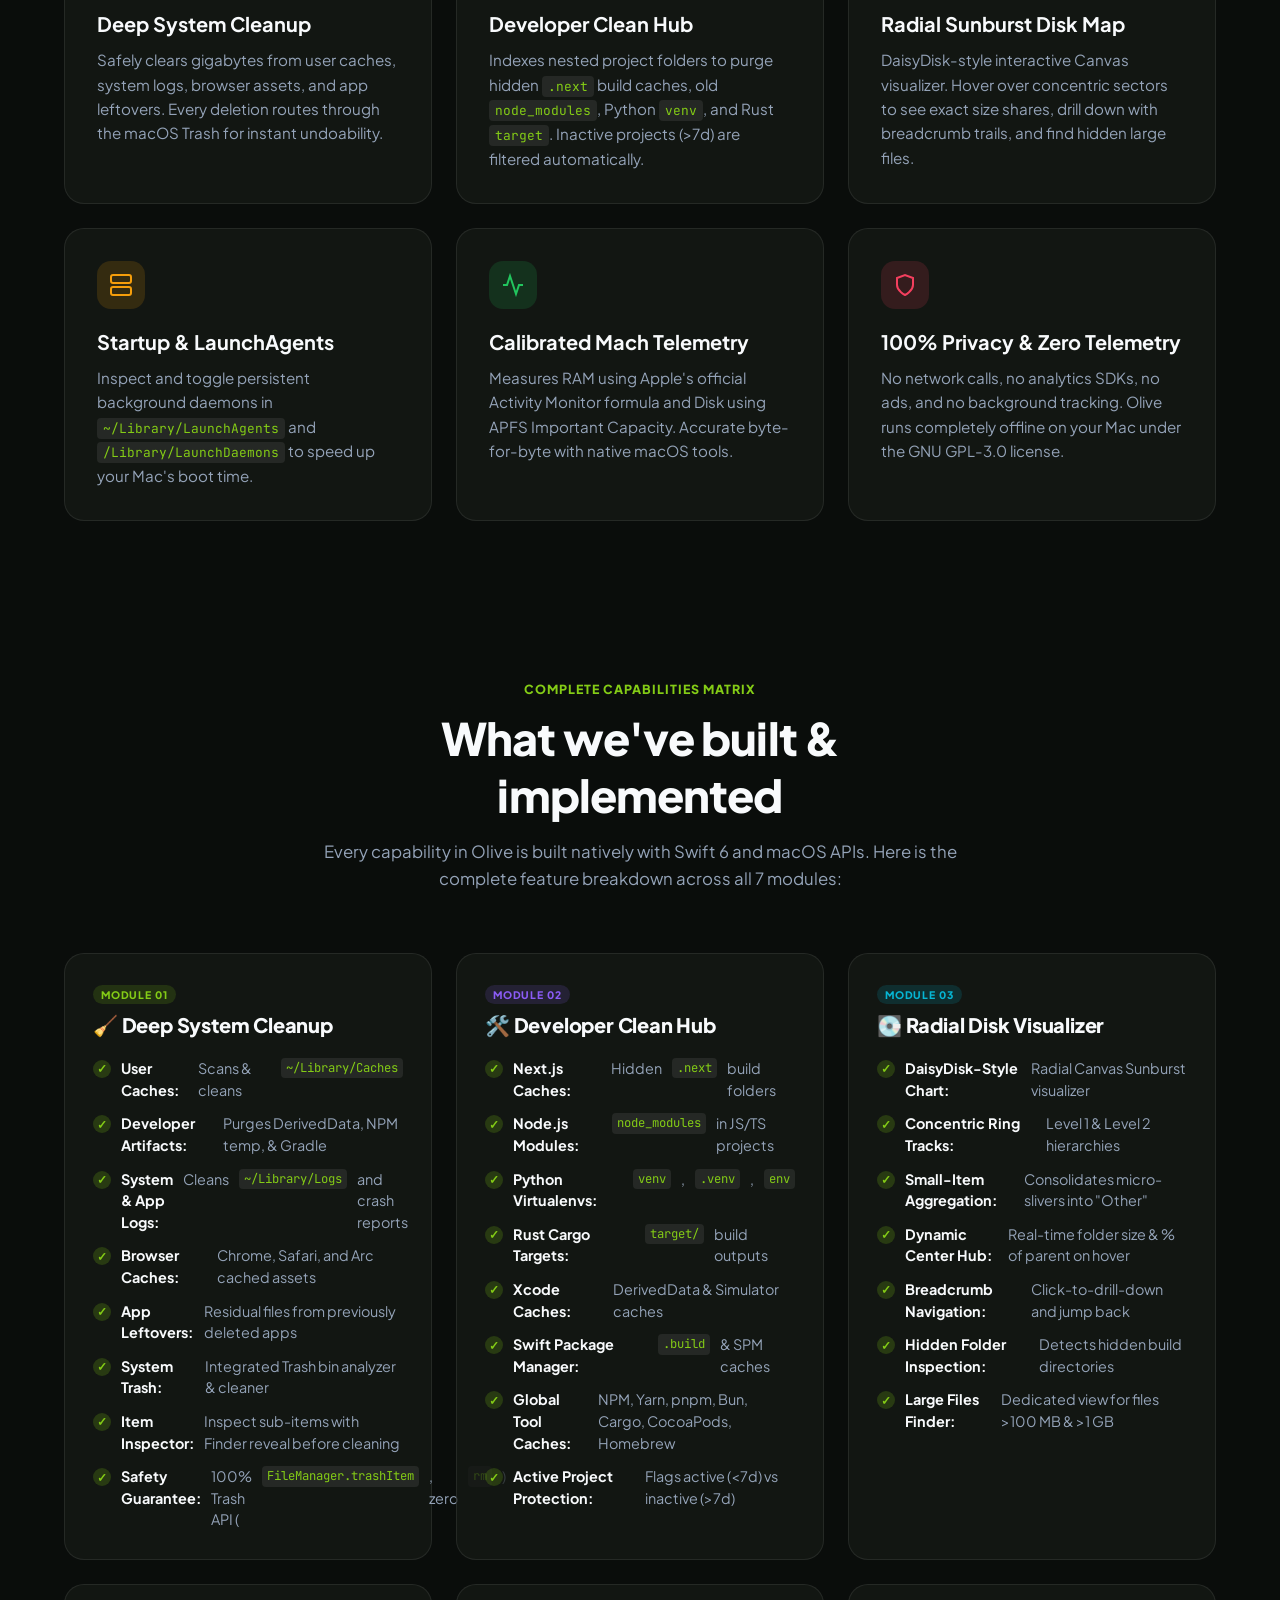
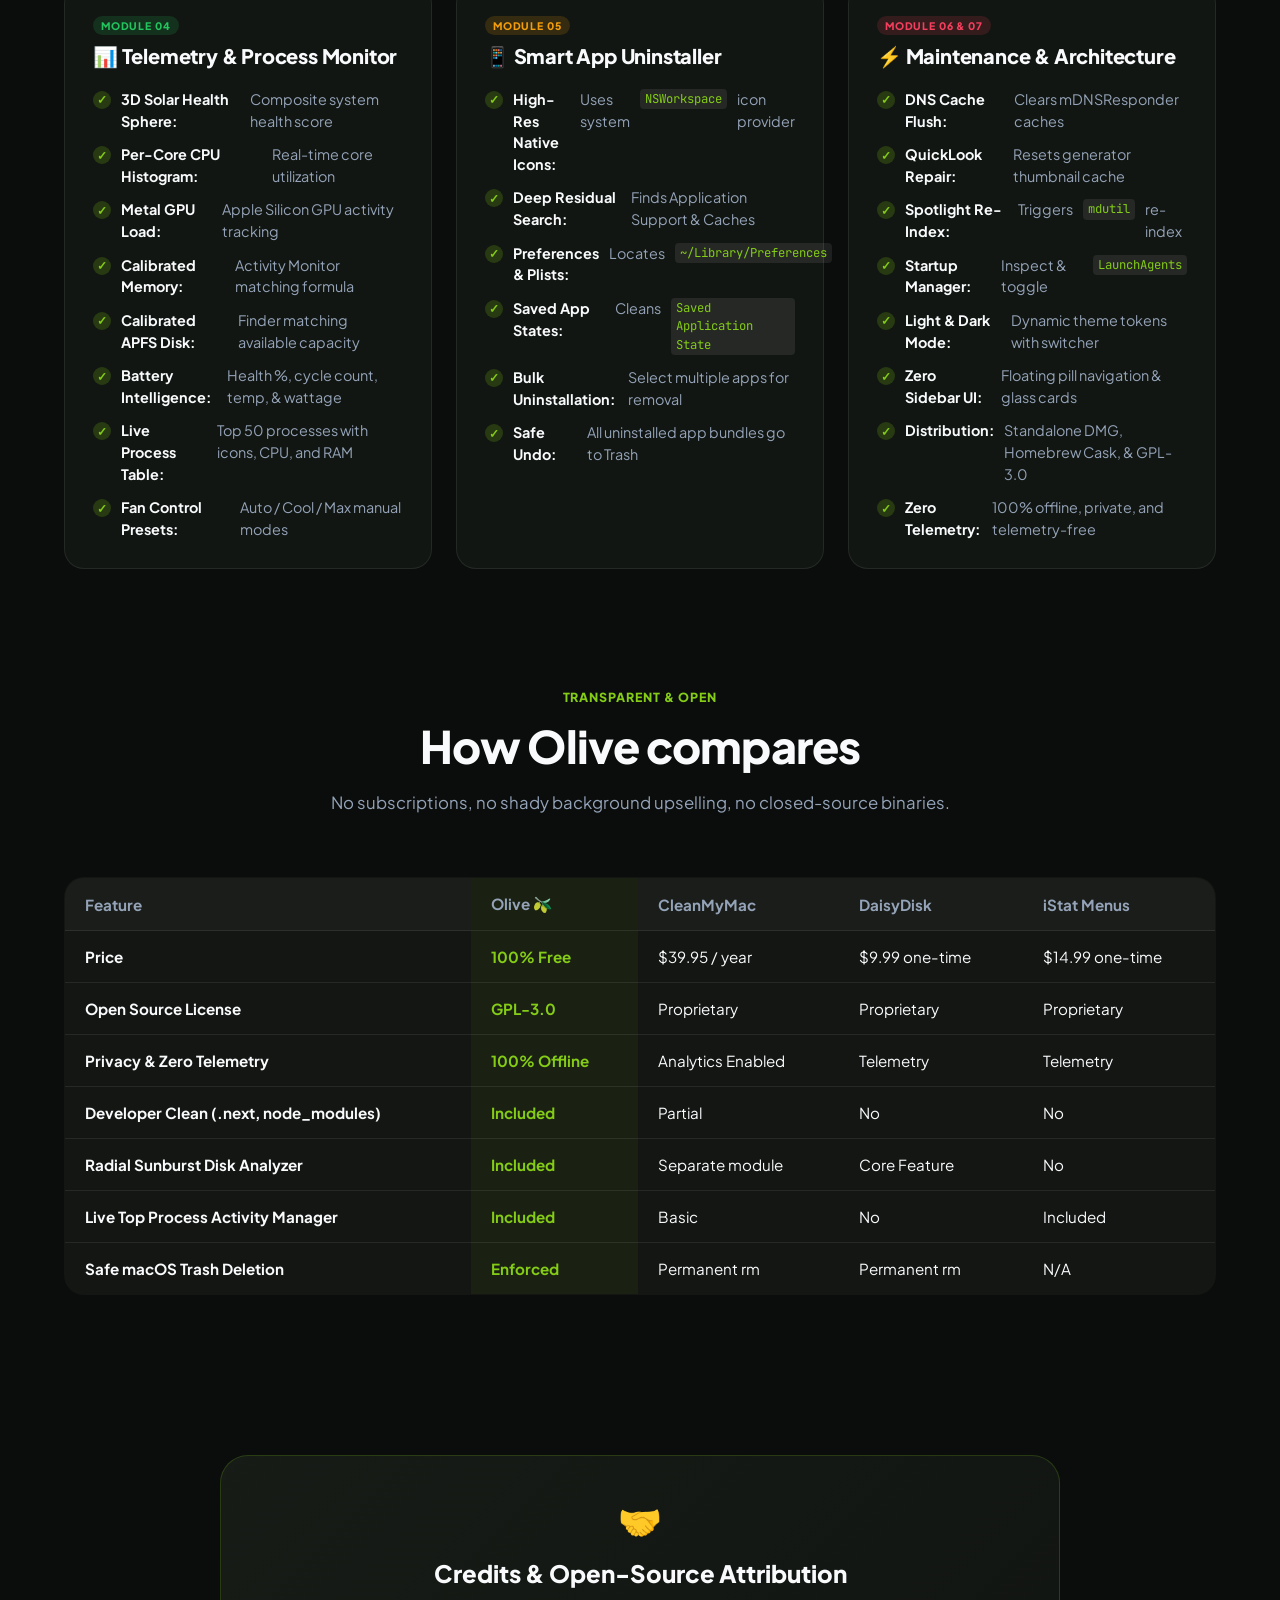
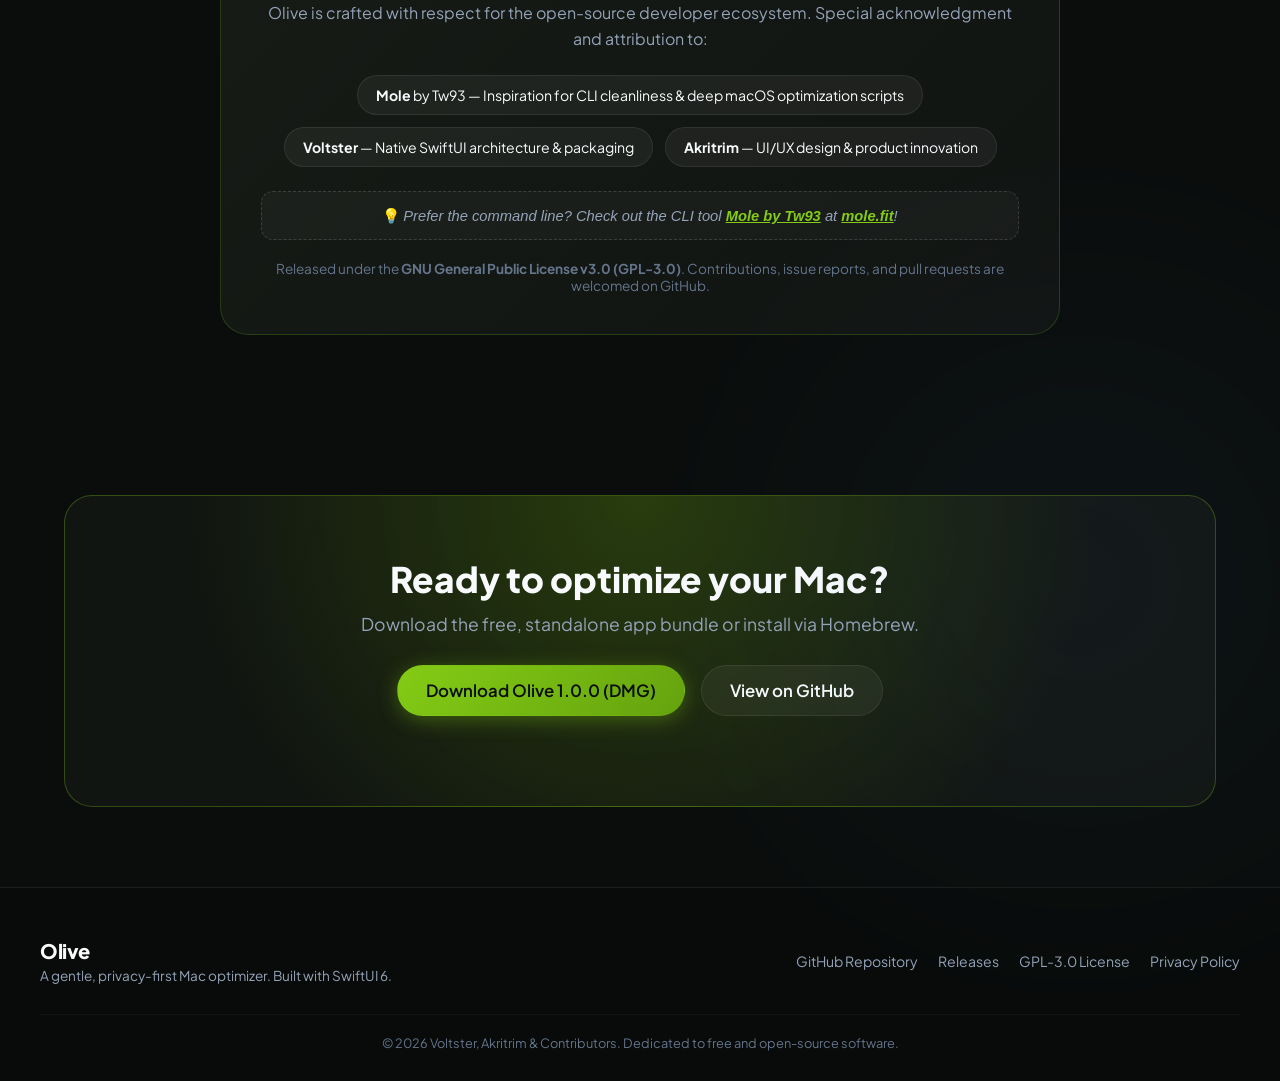
==== commit 814dd04f: "Add friendly recommendation and link to Mole (mole.fit) across docs and website" ====
--- a/index.html
+++ b/index.html
@@ -854,6 +854,11 @@
               <strong>Akritrim</strong> — UI/UX design & product innovation
             </a>
           </div>
+          <div class="cli-recommendation-box" style="margin: 20px 0; padding: 14px 20px; background: rgba(255,255,255,0.03); border: 1px dashed rgba(255,255,255,0.15); border-radius: 12px;">
+            <p style="font-size: 0.92rem; color: var(--text-secondary); margin: 0;">
+              💡 <em>Prefer the command line? Check out the CLI tool <a href="https://mole.fit/" target="_blank" rel="noopener noreferrer" style="color: var(--accent-olive); font-weight: 700; text-decoration: underline;">Mole by Tw93</a> at <a href="https://mole.fit/" target="_blank" rel="noopener noreferrer" style="color: var(--accent-olive); font-weight: 600;">mole.fit</a>!</em>
+            </p>
+          </div>
           <p class="license-notice">
             Released under the
             <strong>GNU General Public License v3.0 (GPL-3.0)</strong>.
